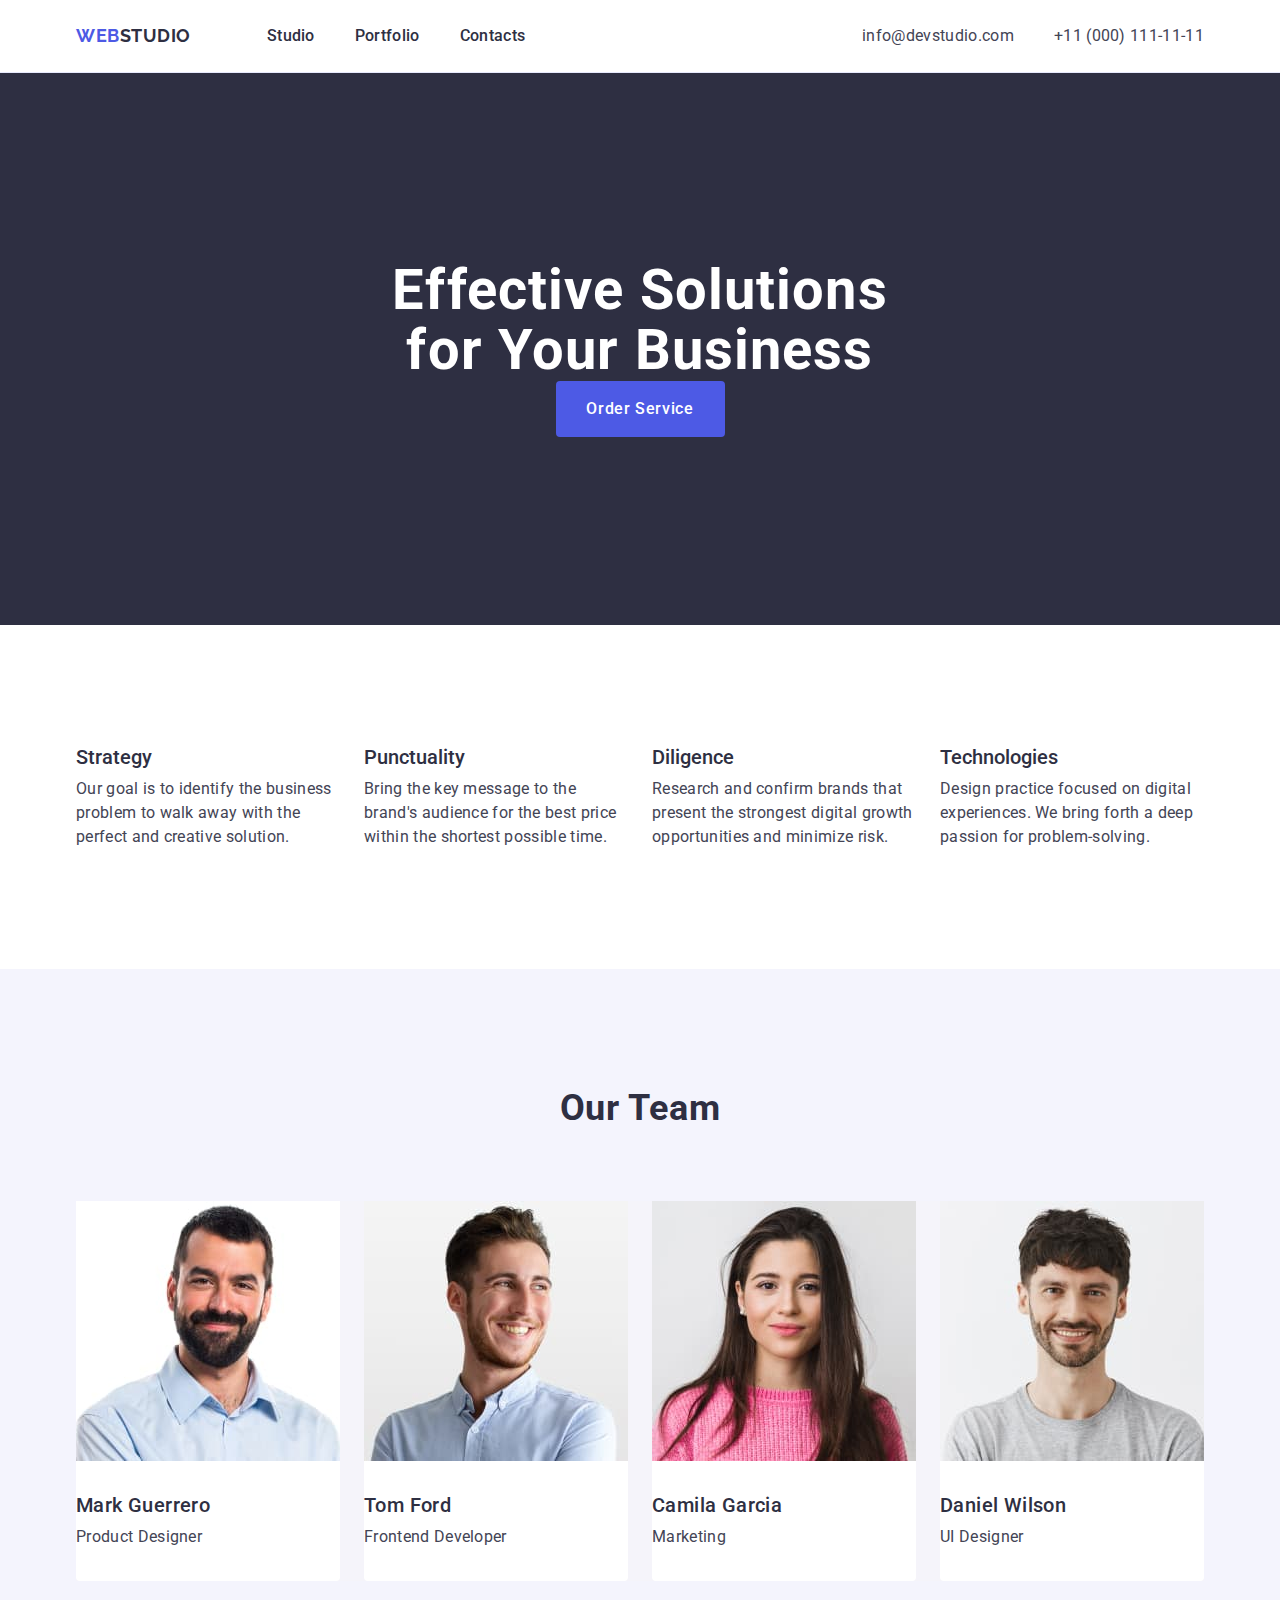
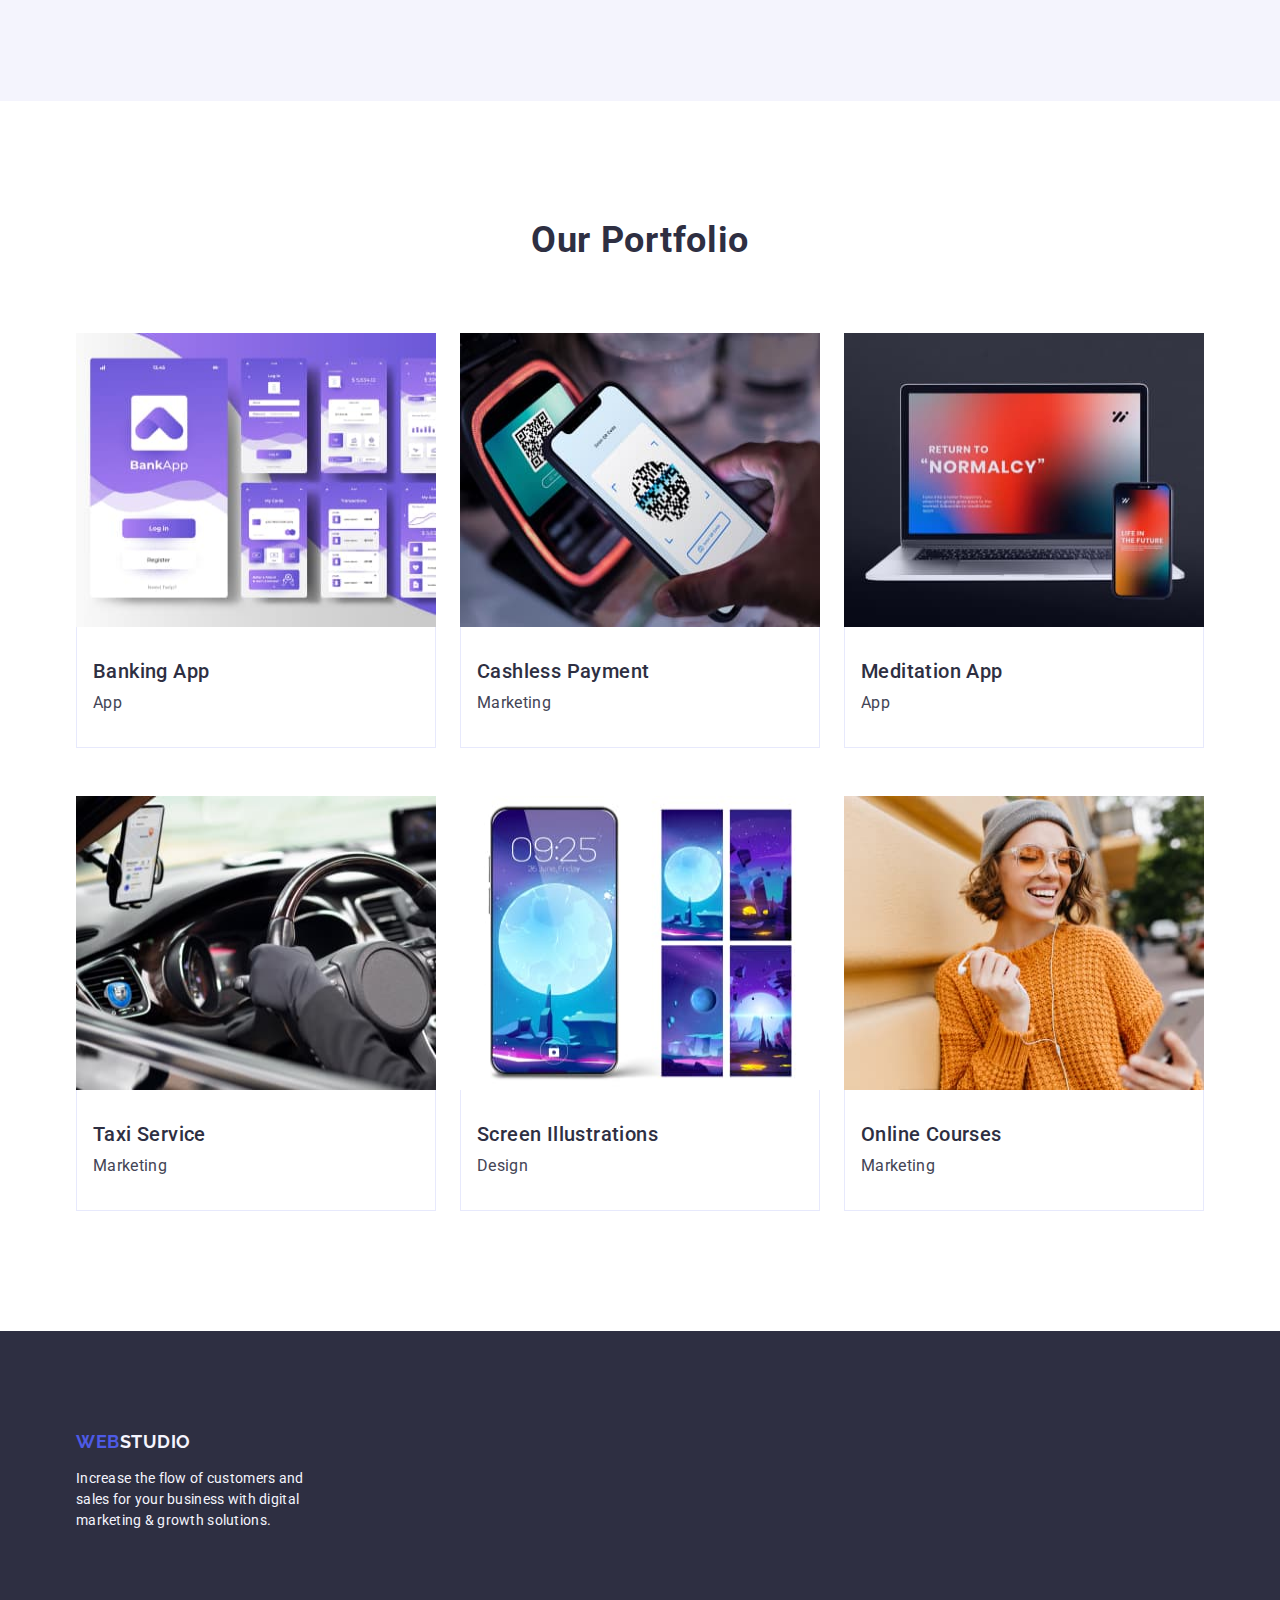
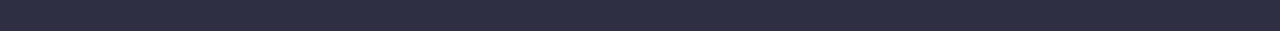
==== index.html @ 2439cb74 "Initial commit" ====
<!DOCTYPE html>
<html lang="en">
  <head>
    <meta charset="UTF-8" />
    <meta name="viewport" content="width=device-width, initial-scale=1.0" />
    <title>WebStudio</title>
    <link rel="preconnect" href="https://fonts.googleapis.com" />
    <link rel="preconnect" href="https://fonts.gstatic.com" crossorigin />
    <link
      href="https://fonts.googleapis.com/css2?family=Raleway:wght@700&family=Roboto:wght@400;500;700;900&display=swap"
      rel="stylesheet"
    />
    <link
      rel="stylesheet"
      href="https://cdnjs.cloudflare.com/ajax/libs/modern-normalize/2.0.0/modern-normalize.min.css"
    />
    <link rel="stylesheet" href="./css/styles.css" />
  </head>
  <body>
    <header class="header-hero">
      <div class="container">
        <nav class="header-nav">
          <a class="header-logo" href="./index.html"
            >Web<span class="accent">Studio</span></a
          >
          <ul class="main">
            <li><a class="header-link" href="./index.html">Studio</a></li>
            <li><a class="header-link" href="">Portfolio</a></li>
            <li><a class="header-link" href="">Contacts</a></li>
          </ul>
        </nav>
        <address class="header-address">
          <ul class="header-address-list">
            <li>
              <a class="contacts-link" href="mailto:info@devstudio.com"
                >info@devstudio.com</a
              >
            </li>
            <li>
              <a class="contacts-link" href="tel:+110001111111"
                >+11 (000) 111-11-11</a
              >
            </li>
          </ul>
        </address>
      </div>
    </header>
    <main>
      <section class="hero-section">
        <div class="container">
          <h1 class="hero-title">Effective Solutions for Your Business</h1>
          <button class="hero-button" type="button">Order Service</button>
        </div>
      </section>
      <section class="hidden-section">
        <div class="container">
          <h2 class="visually-hidden">Our achievements</h2>
          <ul class="hidden-section-list">
            <li class="list">
              <h3 class="benefit-title">Strategy</h3>
              <p class="benefit-text">
                Our goal is to identify the business problem to walk away with
                the perfect and creative solution.
              </p>
            </li>
            <li class="list">
              <h3 class="benefit-title">Punctuality</h3>
              <p class="benefit-text">
                Bring the key message to the brand's audience for the best price
                within the shortest possible time.
              </p>
            </li>
            <li class="list">
              <h3 class="benefit-title">Diligence</h3>
              <p class="benefit-text">
                Research and confirm brands that present the strongest digital
                growth opportunities and minimize risk.
              </p>
            </li>
            <li class="list">
              <h3 class="benefit-title">Technologies</h3>
              <p class="benefit-text">
                Design practice focused on digital experiences. We bring forth a
                deep passion for problem-solving.
              </p>
            </li>
          </ul>
        </div>
      </section>
      <section class="section-team">
        <div class="container">
          <h2 class="section-title">Our Team</h2>
          <ul class="person-title">
            <li class="product-designer">
              <img
                src="./images/MarkGuerrero.jpg"
                alt="Mark Guerrero"
                width="264"
                height="260"
              />
              <div class="person-div">
                <h3 class="person-name">Mark Guerrero</h3>
                <p class="person-job">Product Designer</p>
              </div>
            </li>
            <li class="product-designer">
              <img
                src="./images/TomFord.jpg"
                alt="Tom Ford"
                width="264"
                height="260"
              />
              <div class="person-div">
                <h3 class="person-name">Tom Ford</h3>
                <p class="person-job">Frontend Developer</p>
              </div>
            </li>
            <li class="product-designer">
              <img
                src="./images/CamilaGarcia.jpg"
                alt="Camila Garcia"
                width="264"
                height="260"
              />
              <div class="person-div">
                <h3 class="person-name">Camila Garcia</h3>
                <p class="person-job">Marketing</p>
              </div>
            </li>
            <li class="product-designer">
              <img
                src="./images/DanielWilson.jpg"
                alt="Daniel Wilson"
                width="264"
                height="260"
              />
              <div class="person-div">
                <h3 class="person-name">Daniel Wilson</h3>
                <p class="person-job">UI Designer</p>
              </div>
            </li>
          </ul>
        </div>
      </section>
      <section class="section-portfolio">
        <div class="container">
          <h2 class="section-title">Our Portfolio</h2>
          <ul class="portfolio-list">
            <li class="section-list">
              <img
                src="./images/BankingApp.jpg"
                alt="Banking App"
                width="360"
                height="294"
              />
              <div class="person-list">
                <h3 class="person-name">Banking App</h3>
                <p class="person-job">App</p>
              </div>
            </li>
            <li class="section-list">
              <img
                src="./images/CashlessPayment.jpg"
                alt="Cashless Payment"
                width="360"
                height="294"
              />
              <div class="person-list">
                <h3 class="person-name">Cashless Payment</h3>
                <p class="person-job">Marketing</p>
              </div>
            </li>
            <li class="section-list">
              <img
                src="./images/MeditationApp.jpg"
                alt="Meditation App"
                width="360"
                height="294"
              />
              <div class="person-list">
                <h3 class="person-name">Meditation App</h3>
                <p class="person-job">App</p>
              </div>
            </li>
            <li class="section-list">
              <img
                src="./images/TaxiService.jpg"
                alt="Taxi Service"
                width="360"
                height="294"
              />
              <div class="person-list">
                <h3 class="person-name">Taxi Service</h3>
                <p class="person-job">Marketing</p>
              </div>
            </li>
            <li class="section-list">
              <img
                src="./images/ScreenIllustrations.jpg"
                alt="Screen Illustrations"
                width="360"
                height="294"
              />
              <div class="person-list">
                <h3 class="person-name">Screen Illustrations</h3>
                <p class="person-job">Design</p>
              </div>
            </li>
            <li class="section-list">
              <img
                src="./images/OnlineCourses.jpg"
                alt="Online Courses"
                width="360"
                height="294"
              />
              <div class="person-list">
                <h3 class="person-name">Online Courses</h3>
                <p class="person-job">Marketing</p>
              </div>
            </li>
          </ul>
        </div>
      </section>
    </main>
    <footer class="footer">
      <div class="container">
        <a class="footer-logo" href="./index.html"
          >Web<span class="accent">Studio</span></a
        >
        <p class="footer-paragraf">
          Increase the flow of customers and sales for your business with
          digital marketing & growth solutions.
        </p>
      </div>
    </footer>
  </body>
</html>
---- css/styles.css ----
:root {
  --color-primary: #212121;
  --color-brend: #2196f3;
  --color-secondary: #757575;
  --color-light: #ffffff;
  --color-bg-dark: #2f303a;
  --color-logo: #000000;
}

header {
  box-shadow: 0px 2px 1px rgba(46, 47, 66, 0.08),
    0px 1px 1px rgba(46, 47, 66, 0.16), 0px 1px 6px rgba(46, 47, 66, 0.08);
}

body {
  font-family: "Roboto", sans-serif;
  font-size: 14px;
  font-weight: 400;
  color: #434455;
  background-color: #ffffff;
}

ul {
  list-style-type: none;
  margin: 0;
  padding-left: 0;
}

a {
  text-decoration: none;
}

img {
  display: block;
}

h1,
h2,
h3,
h4,
h5,
h6 {
  margin: 0;
}

p {
  margin: 0;
}

.container {
  width: 1158px;
  margin: 0 auto;
  padding-left: 15px;
  padding-right: 15px;
}

/* Header */

.header-hero {
  border-bottom: 1px solid #e7e9fc;
}

.header-hero .container {
  display: flex;
  padding: 0 15px;
  align-items: center;
}

.header-nav {
  display: flex;
  align-items: center;
  margin-right: auto;
}

.main {
  display: flex;
  gap: 40px;
}

.header-address-list {
  display: flex;
  gap: 40px;
  margin: 0;
}

.header-logo {
  font-family: "Raleway", sans-serif;
  font-weight: 700;
  font-size: 18px;
  line-height: 1.17;
  letter-spacing: 0.03em;
  text-transform: uppercase;
  color: #4d5ae5;
  margin-right: 76px;
}

.header-logo .accent {
  color: #2e2f42;
}

.header-link {
  font-size: 16px;
  font-weight: 500;
  line-height: 1.5;
  letter-spacing: 0.02em;
  padding: 24px 0;
  color: #2e2f42;
  display: block;
}

.header-address {
  font-style: normal;
}

.header-link:hover,
.contacts-link:hover,
.footer-link:hover {
  color: #404bbf;
}

.header-link:focus {
  color: #404bbf;
}

.footer-link:focus,
.contacts-link:focus {
  color: #404bbf;
}

.hero-cursor {
  cursor: pointer;
}

.hero-button-portfolio:hover {
  color: var(--color-light);
  background-color: var(--color-brend);
}

.hero-button-portfolio:focus {
  color: var(--color-light);
  background-color: var(--color-brend);
}

.hero-button:hover {
  background-color: #404bbf;
}

.hero-button:focus {
  background-color: #404bbf;
}

/* Contacts */

.contacts-link {
  font-size: 16px;
  line-height: 1.17;
  line-height: 1.5;
  letter-spacing: 0.02em;
  color: #434455;
}

.contacts-link:hover {
  color: #404bbf;
}

/* Hero section */

.hero-section {
  background-color: #2e2f42;
  max-width: 1440px;
  background-repeat: no-repeat;
  background-position: center;
  background-size: cover;
  padding: 188px 0;
}

.hero-title {
  font-size: 56px;
  line-height: 1.07;
  letter-spacing: 0.02em;
  max-width: 496px;
  color: var(--color-light);
  text-align: center;
  margin-bottom: auto;
  margin-left: auto;
  margin-right: auto;
}

.hero-button {
  font-family: "Roboto", sans-serif;
  font-weight: 500;
  font-size: 16px;
  line-height: 1.5;
  letter-spacing: 0.04em;
  min-width: 169px;
  height: 56px;
  display: block;
  margin-bottom: auto;
  margin-left: auto;
  margin-right: auto;
  border-radius: 4px;
  color: var(--color-light);
  border: none;
  background-color: #4d5ae5;
  text-align: center;
  cursor: pointer;
}

.hero-button-portfolio {
  font-weight: 700;
  font-size: 16px;
  line-height: 1.875;
  color: #212121;
  border: none;
  background-color: #f5f4fa;
  text-align: center;
  cursor: pointer;
}

.section-title {
  color: #2e2f42;
  font-weight: 700;
  font-size: 36px;
  line-height: 1.11;
  letter-spacing: 0.02em;
  margin-bottom: 72px;
  text-transform: capitalize;
  text-align: center;
}

.section-portfolio {
  padding-top: 120px;
  padding-bottom: 120px;
}

.hidden-section {
  padding: 120px 0;
  color: #2e2f42;
}

.visually-hidden {
  position: absolute;
  width: 1px;
  height: 1px;
  margin: -1px;
  border: 0;
  padding: 0;
  white-space: nowrap;
  clip-path: inset(100%);
  clip: rect(0 0 0 0);
  overflow: hidden;
}

.hidden-section-list {
  display: flex;
  gap: 24px;
}

.list {
  flex-basis: calc((100% - 3 * 24px) / 4);
}

.section-list {
  background-color: #ffffff;
  width: calc((100% - 48px) / 3);
}

.section-team {
  background-color: #f4f4fd;
  padding-top: 120px;
  padding-bottom: 120px;
}

.product-designer {
  background-color: #ffffff;
  border-radius: 0px 0px 4px 4px;
  width: calc((100% - 3 * 24px) / 4);
}

/* Benefit section */

.benefit-title {
  font-weight: 500;
  font-size: 20px;
  margin-bottom: 8px;
  line-height: 1.2;
}

.benefit-text {
  font-size: 16px;
  line-height: 1.5;
  letter-spacing: 0.02em;
  color: #434455;
}

/* Team section */

.person-name {
  color: #2e2f42;
  font-weight: 500;
  font-size: 20px;
  margin-bottom: 8px;
  border-bottom-left-radius: 4px;
  border-radius: 0px 0px 4px 4px;
  line-height: 1.2;
  letter-spacing: 0.02em;
}

.person-div {
  padding: 32px 0;
}

.person-job {
  font-size: 16px;
  line-height: 1.5;
  letter-spacing: 0.02em;
  color: #434455;
}

.person-title {
  background-color: #f5f4fa;
  display: flex;
  gap: 24px;
}

.person-list {
  padding: 32px 16px;
  border: 1px solid #e7e9fc;
  border-top: none;
}

.portfolio-list {
  display: flex;
  flex-wrap: wrap;
  column-gap: 24px;
  row-gap: 48px;
}

/* Footer section */

.footer {
  background-color: #2e2f42;
  text-decoration: none;
  padding: 100px 0;
}

.footer-logo {
  font-family: "Raleway", sans-serif;
  font-weight: 700;
  font-size: 18px;
  line-height: 1.17;
  letter-spacing: 0.03em;
  margin-bottom: 16px;
  text-transform: uppercase;
  color: #4d5ae5;
  display: inline-block;
}

.footer-logo .accent {
  color: #f4f4fd;
}

.addresa-link {
  color: var(--color-light);
}

.footer-link {
  color: #fff9;
}

.footer-address {
  font-style: normal;
}

.footer-paragraf {
  line-height: 1.5;
  letter-spacing: 0.02em;
  max-width: 264px;
  color: #f4f4fd;
}
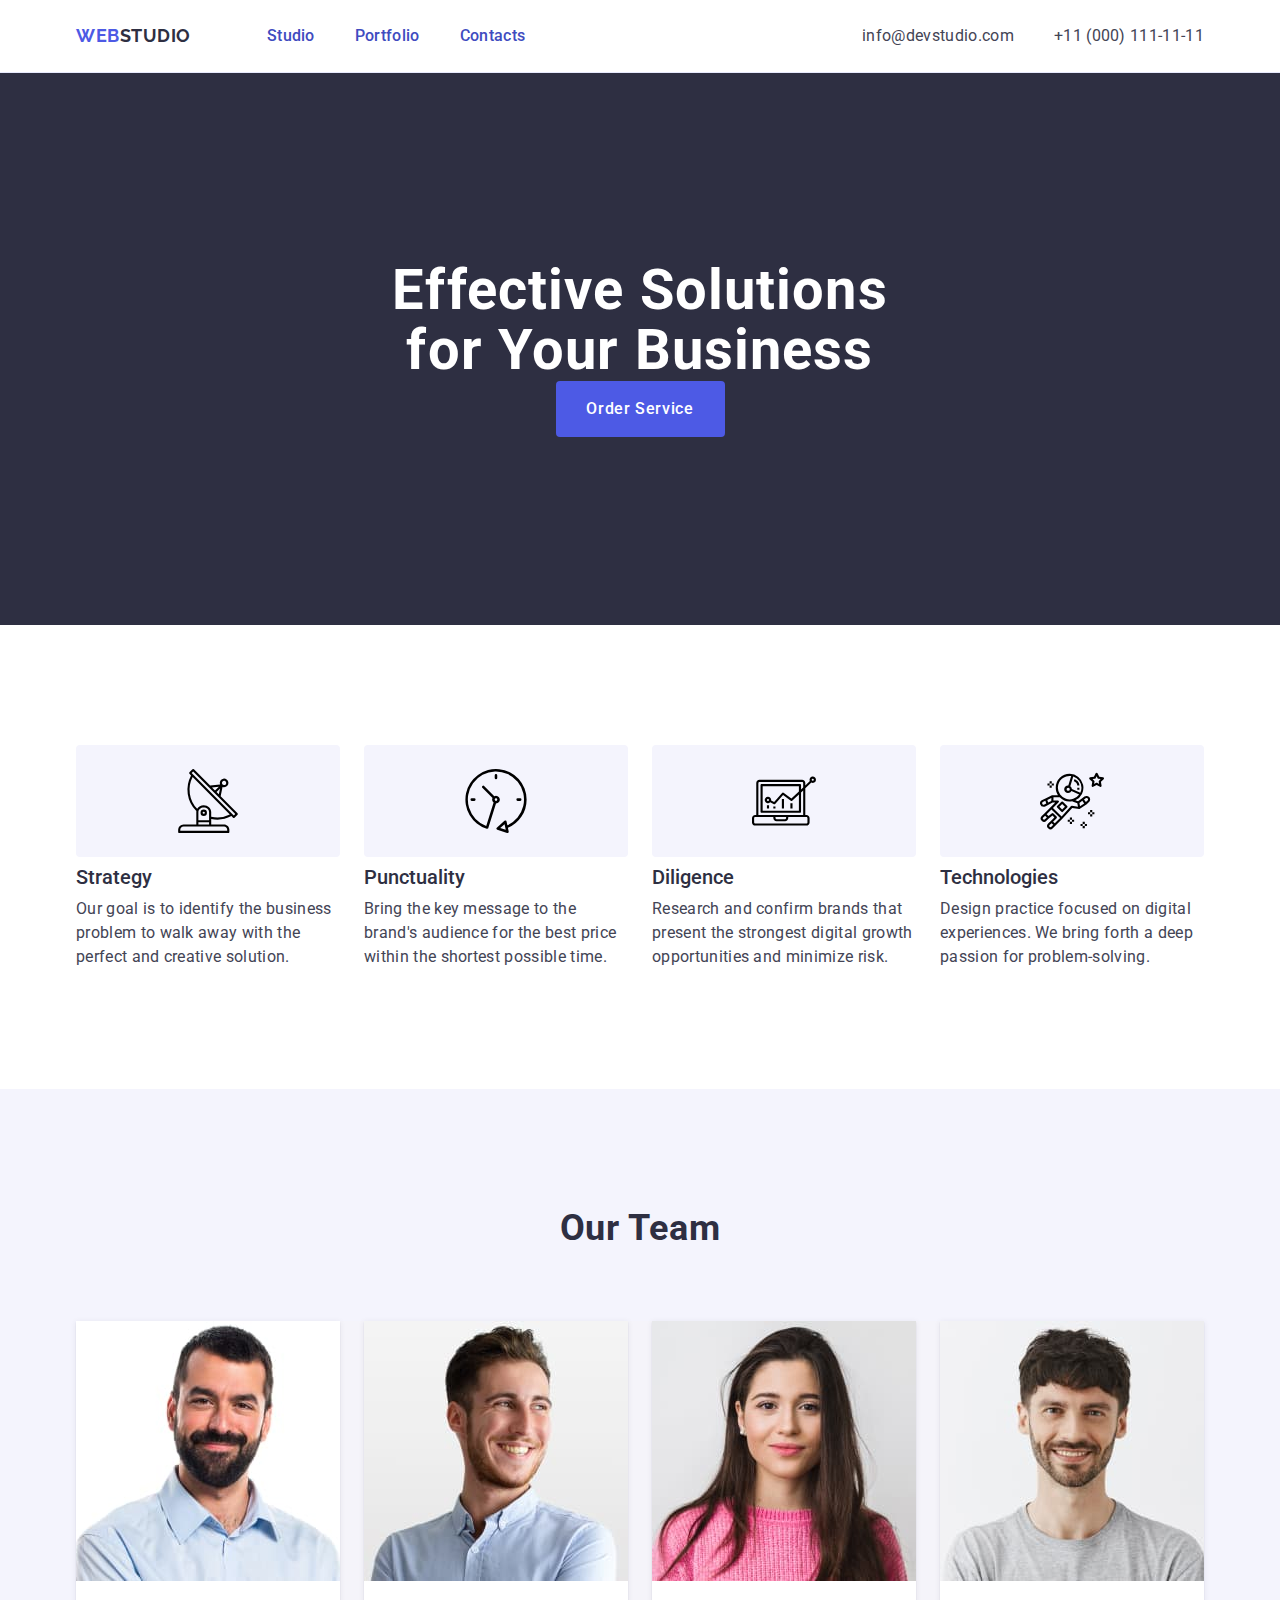
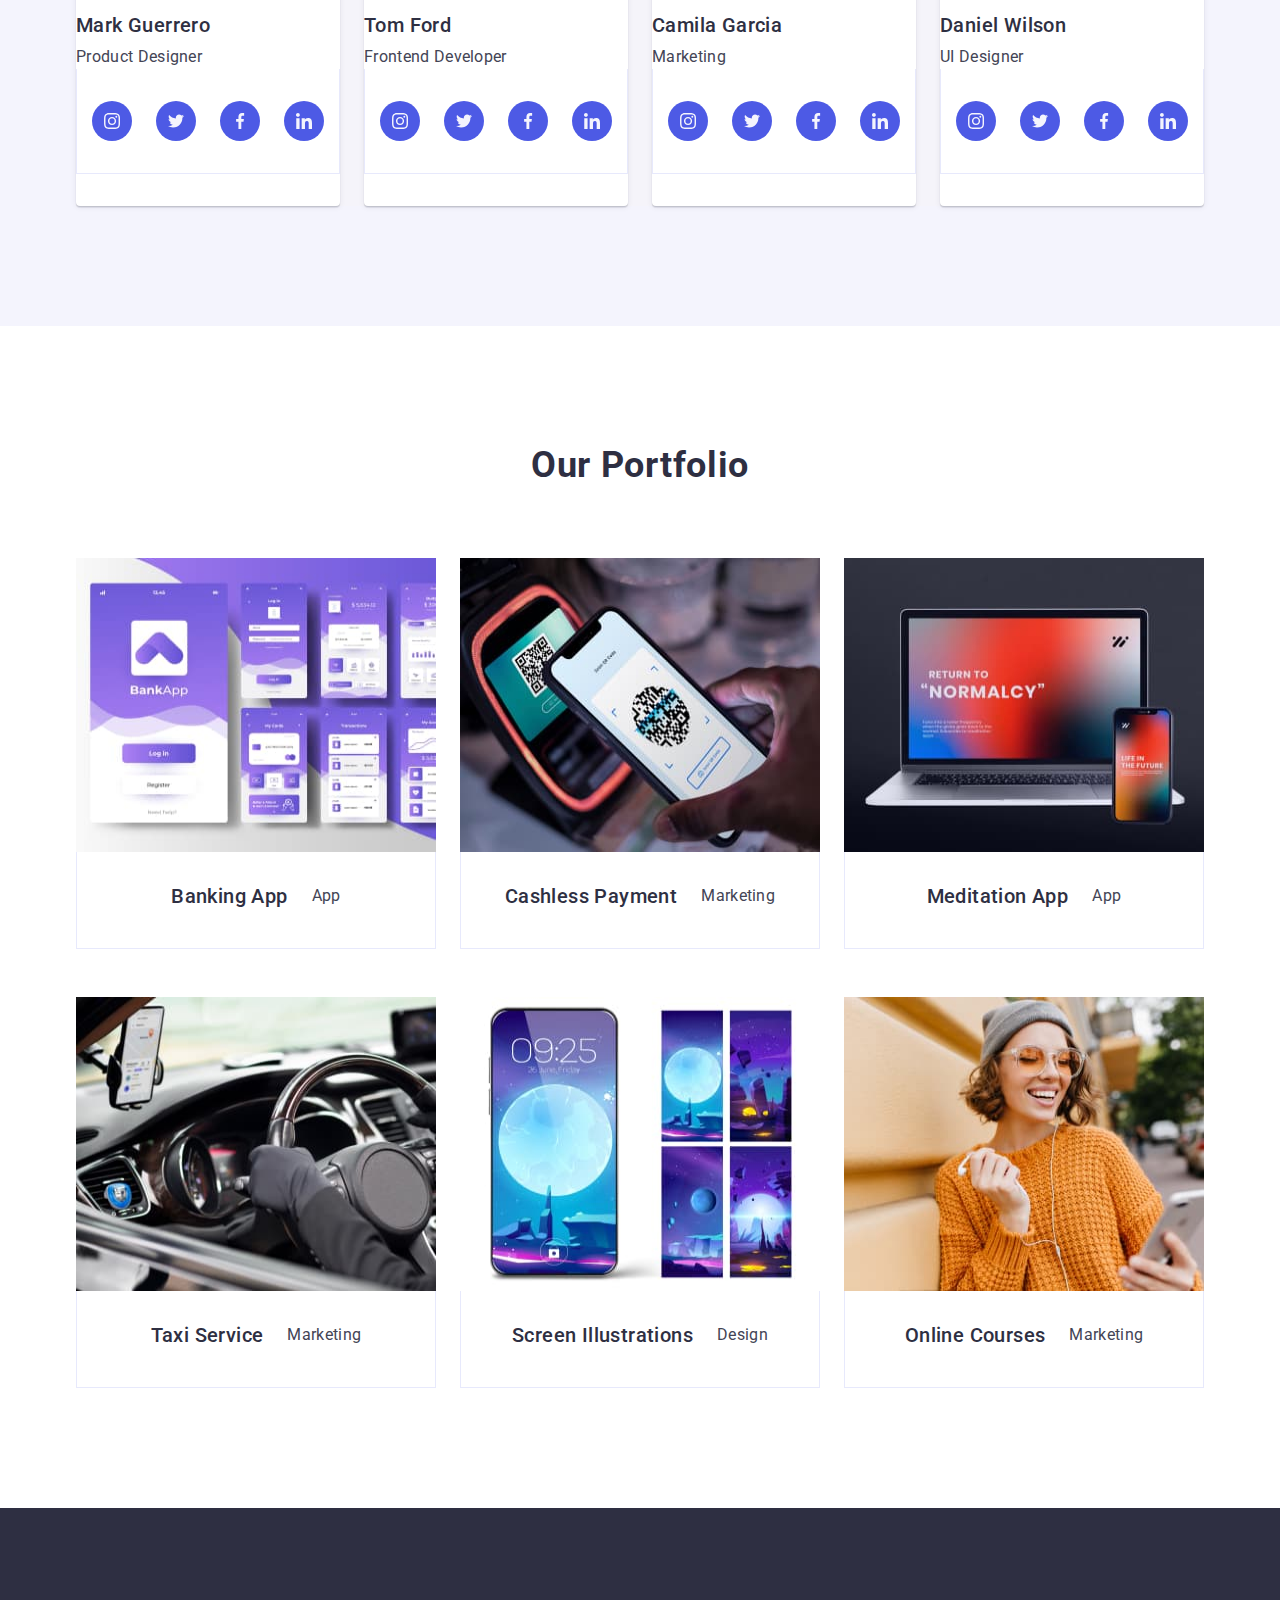
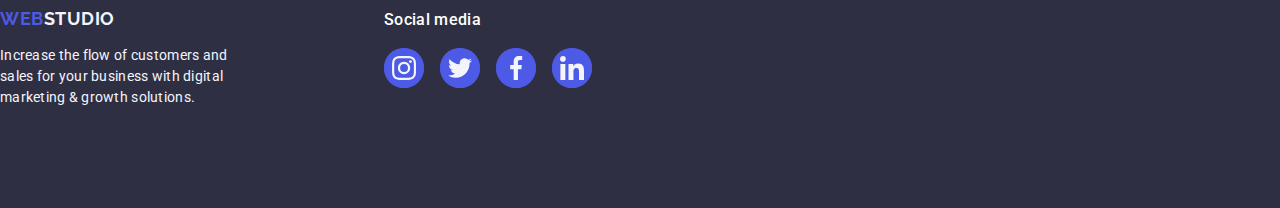
==== commit c2dc2075: "add finished DZ 4" ====
--- a/index.html
+++ b/index.html
@@ -57,6 +57,11 @@
           <h2 class="visually-hidden">Our achievements</h2>
           <ul class="hidden-section-list">
             <li class="list">
+              <div class="hidden-icon">
+                <svg width="64" height="64">
+                  <use href="./images/icons.svg#icon-antenna"></use>
+                </svg>
+              </div>
               <h3 class="benefit-title">Strategy</h3>
               <p class="benefit-text">
                 Our goal is to identify the business problem to walk away with
@@ -64,6 +69,11 @@
               </p>
             </li>
             <li class="list">
+              <div class="hidden-icon">
+                <svg width="64" height="64">
+                  <use href="./images/icons.svg#icon-clock"></use>
+                </svg>
+              </div>
               <h3 class="benefit-title">Punctuality</h3>
               <p class="benefit-text">
                 Bring the key message to the brand's audience for the best price
@@ -71,6 +81,11 @@
               </p>
             </li>
             <li class="list">
+              <div class="hidden-icon">
+                <svg width="64" height="64">
+                  <use href="./images/icons.svg#icon-diagram"></use>
+                </svg>
+              </div>
               <h3 class="benefit-title">Diligence</h3>
               <p class="benefit-text">
                 Research and confirm brands that present the strongest digital
@@ -78,6 +93,11 @@
               </p>
             </li>
             <li class="list">
+              <div class="hidden-icon">
+                <svg width="64" height="64">
+                  <use href="./images/icons.svg#icon-astronaut"></use>
+                </svg>
+              </div>
               <h3 class="benefit-title">Technologies</h3>
               <p class="benefit-text">
                 Design practice focused on digital experiences. We bring forth a
@@ -101,6 +121,36 @@
               <div class="person-div">
                 <h3 class="person-name">Mark Guerrero</h3>
                 <p class="person-job">Product Designer</p>
+                <ul class="person-list">
+                  <li class="social-list">
+                    <a class="social" href="https://www.instagram.com/">
+                      <svg class="icon" width="16" height="16">
+                        <use href="./images/icon.svg#icon-instagram-2"></use>
+                      </svg>
+                    </a>
+                  </li>
+                  <li class="social-list">
+                    <a class="social" href="https://twitter.com/?lang=ru">
+                      <svg class="icon" width="16" height="16">
+                        <use href="./images/icon.svg#icon-twitter-1"></use>
+                      </svg>
+                    </a>
+                  </li>
+                  <li class="social-list">
+                    <a class="social" href="https://uk-ua.facebook.com/">
+                      <svg class="icon" width="16" height="16">
+                        <use href="./images/icon.svg#icon-facebook-1"></use>
+                      </svg>
+                    </a>
+                  </li>
+                  <li class="social-list">
+                    <a class="social" href="https://ua.linkedin.com/">
+                      <svg class="icon" width="16" height="16">
+                        <use href="./images/icon.svg#icon-linkedin-1"></use>
+                      </svg>
+                    </a>
+                  </li>
+                </ul>
               </div>
             </li>
             <li class="product-designer">
@@ -113,6 +163,36 @@
               <div class="person-div">
                 <h3 class="person-name">Tom Ford</h3>
                 <p class="person-job">Frontend Developer</p>
+                <ul class="person-list">
+                  <li class="social-list">
+                    <a class="social" href="https://www.instagram.com/">
+                      <svg class="icon" width="16" height="16">
+                        <use href="./images/icon.svg#icon-instagram-2"></use>
+                      </svg>
+                    </a>
+                  </li>
+                  <li class="social-list">
+                    <a class="social" href="https://twitter.com/?lang=ru">
+                      <svg class="icon" width="16" height="16">
+                        <use href="./images/icon.svg#icon-twitter-1"></use>
+                      </svg>
+                    </a>
+                  </li>
+                  <li class="social-list">
+                    <a class="social" href="https://uk-ua.facebook.com/">
+                      <svg class="icon" width="16" height="16">
+                        <use href="./images/icon.svg#icon-facebook-1"></use>
+                      </svg>
+                    </a>
+                  </li>
+                  <li class="social-list">
+                    <a class="social" href="https://ua.linkedin.com/">
+                      <svg class="icon" width="16" height="16">
+                        <use href="./images/icon.svg#icon-linkedin-1"></use>
+                      </svg>
+                    </a>
+                  </li>
+                </ul>
               </div>
             </li>
             <li class="product-designer">
@@ -125,6 +205,36 @@
               <div class="person-div">
                 <h3 class="person-name">Camila Garcia</h3>
                 <p class="person-job">Marketing</p>
+                <ul class="person-list">
+                  <li class="social-list">
+                    <a class="social" href="https://www.instagram.com/">
+                      <svg class="icon" width="16" height="16">
+                        <use href="./images/icon.svg#icon-instagram-2"></use>
+                      </svg>
+                    </a>
+                  </li>
+                  <li class="social-list">
+                    <a class="social" href="https://twitter.com/?lang=ru">
+                      <svg class="icon" width="16" height="16">
+                        <use href="./images/icon.svg#icon-twitter-1"></use>
+                      </svg>
+                    </a>
+                  </li>
+                  <li class="social-list">
+                    <a class="social" href="https://uk-ua.facebook.com/">
+                      <svg class="icon" width="16" height="16">
+                        <use href="./images/icon.svg#icon-facebook-1"></use>
+                      </svg>
+                    </a>
+                  </li>
+                  <li class="social-list">
+                    <a class="social" href="https://ua.linkedin.com/">
+                      <svg class="icon" width="16" height="16">
+                        <use href="./images/icon.svg#icon-linkedin-1"></use>
+                      </svg>
+                    </a>
+                  </li>
+                </ul>
               </div>
             </li>
             <li class="product-designer">
@@ -137,6 +247,36 @@
               <div class="person-div">
                 <h3 class="person-name">Daniel Wilson</h3>
                 <p class="person-job">UI Designer</p>
+                <ul class="person-list">
+                  <li class="social-list">
+                    <a class="social" href="https://www.instagram.com/">
+                      <svg class="icon" width="16" height="16">
+                        <use href="./images/icon.svg#icon-instagram-2"></use>
+                      </svg>
+                    </a>
+                  </li>
+                  <li class="social-list">
+                    <a class="social" href="https://twitter.com/?lang=ru">
+                      <svg class="icon" width="16" height="16">
+                        <use href="./images/icon.svg#icon-twitter-1"></use>
+                      </svg>
+                    </a>
+                  </li>
+                  <li class="social-list">
+                    <a class="social" href="https://uk-ua.facebook.com/">
+                      <svg class="icon" width="16" height="16">
+                        <use href="./images/icon.svg#icon-facebook-1"></use>
+                      </svg>
+                    </a>
+                  </li>
+                  <li class="social-list">
+                    <a class="social" href="https://ua.linkedin.com/">
+                      <svg class="icon" width="16" height="16">
+                        <use href="./images/icon.svg#icon-linkedin-1"></use>
+                      </svg>
+                    </a>
+                  </li>
+                </ul>
               </div>
             </li>
           </ul>
@@ -147,72 +287,114 @@
           <h2 class="section-title">Our Portfolio</h2>
           <ul class="portfolio-list">
             <li class="section-list">
-              <img
-                src="./images/BankingApp.jpg"
-                alt="Banking App"
-                width="360"
-                height="294"
-              />
+              <div class="portfolio-icon">
+                <img
+                  src="./images/BankingApp.jpg"
+                  alt="Banking App"
+                  width="360"
+                  height="294"
+                />
+                <p class="portfolio-text">
+                  14 Stylish and User-Friendly App Design Concepts · Task
+                  Manager App · Calorie Tracker App · Exotic Fruit Ecommerce App
+                  · Cloud Storage App
+                </p>
+              </div>
               <div class="person-list">
                 <h3 class="person-name">Banking App</h3>
                 <p class="person-job">App</p>
               </div>
             </li>
             <li class="section-list">
-              <img
-                src="./images/CashlessPayment.jpg"
-                alt="Cashless Payment"
-                width="360"
-                height="294"
-              />
+              <div class="portfolio-icon">
+                <img
+                  src="./images/CashlessPayment.jpg"
+                  alt="Cashless Payment"
+                  width="360"
+                  height="294"
+                />
+                <p class="portfolio-text">
+                  14 Stylish and User-Friendly App Design Concepts · Task
+                  Manager App · Calorie Tracker App · Exotic Fruit Ecommerce App
+                  · Cloud Storage App
+                </p>
+              </div>
               <div class="person-list">
                 <h3 class="person-name">Cashless Payment</h3>
                 <p class="person-job">Marketing</p>
               </div>
             </li>
             <li class="section-list">
-              <img
-                src="./images/MeditationApp.jpg"
-                alt="Meditation App"
-                width="360"
-                height="294"
-              />
+              <div class="portfolio-icon">
+                <img
+                  src="./images/MeditationApp.jpg"
+                  alt="Meditation App"
+                  width="360"
+                  height="294"
+                />
+                <p class="portfolio-text">
+                  14 Stylish and User-Friendly App Design Concepts · Task
+                  Manager App · Calorie Tracker App · Exotic Fruit Ecommerce App
+                  · Cloud Storage App
+                </p>
+              </div>
               <div class="person-list">
                 <h3 class="person-name">Meditation App</h3>
                 <p class="person-job">App</p>
               </div>
             </li>
             <li class="section-list">
-              <img
-                src="./images/TaxiService.jpg"
-                alt="Taxi Service"
-                width="360"
-                height="294"
-              />
+              <div class="portfolio-icon">
+                <img
+                  src="./images/TaxiService.jpg"
+                  alt="Taxi Service"
+                  width="360"
+                  height="294"
+                />
+                <p class="portfolio-text">
+                  14 Stylish and User-Friendly App Design Concepts · Task
+                  Manager App · Calorie Tracker App · Exotic Fruit Ecommerce App
+                  · Cloud Storage App
+                </p>
+              </div>
               <div class="person-list">
                 <h3 class="person-name">Taxi Service</h3>
                 <p class="person-job">Marketing</p>
               </div>
             </li>
             <li class="section-list">
-              <img
-                src="./images/ScreenIllustrations.jpg"
-                alt="Screen Illustrations"
-                width="360"
-                height="294"
-              />
+              <div class="portfolio-icon">
+                <img
+                  src="./images/ScreenIllustrations.jpg"
+                  alt="Screen Illustrations"
+                  width="360"
+                  height="294"
+                />
+                <p class="portfolio-text">
+                  14 Stylish and User-Friendly App Design Concepts · Task
+                  Manager App · Calorie Tracker App · Exotic Fruit Ecommerce App
+                  · Cloud Storage App
+                </p>
+              </div>
               <div class="person-list">
                 <h3 class="person-name">Screen Illustrations</h3>
                 <p class="person-job">Design</p>
               </div>
             </li>
             <li class="section-list">
-              <img
-                src="./images/OnlineCourses.jpg"
-                alt="Online Courses"
-                width="360"
-                height="294"
-              />
+              <div class="portfolio-icon">
+                <img
+                  src="./images/OnlineCourses.jpg"
+                  alt="Online Courses"
+                  width="360"
+                  height="294"
+                />
+                <p class="portfolio-text">
+                  14 Stylish and User-Friendly App Design Concepts · Task
+                  Manager App · Calorie Tracker App · Exotic Fruit Ecommerce App
+                  · Cloud Storage App
+                </p>
+              </div>
               <div class="person-list">
                 <h3 class="person-name">Online Courses</h3>
                 <p class="person-job">Marketing</p>
@@ -223,14 +405,49 @@
       </section>
     </main>
     <footer class="footer">
-      <div class="container">
-        <a class="footer-logo" href="./index.html"
-          >Web<span class="accent">Studio</span></a
-        >
-        <p class="footer-paragraf">
-          Increase the flow of customers and sales for your business with
-          digital marketing & growth solutions.
-        </p>
+      <div class="footer-container">
+        <div class="footer-link">
+          <a class="footer-logo" href="./index.html"
+            >Web<span class="accent">Studio</span></a
+          >
+          <p class="footer-paragraf">
+            Increase the flow of customers and sales for your business with
+            digital marketing & growth solutions.
+          </p>
+        </div>
+        <div>
+          <p class="footer-address">Social media</p>
+          <ul class="footer-list">
+            <li class="footer-list-social">
+              <a class="footer-social" href="https://www.instagram.com/">
+                <svg class="icon" width="24" height="24">
+                  <use href="./images/icon.svg#icon-instagram-2"></use>
+                </svg>
+              </a>
+            </li>
+            <li class="footer-list-social">
+              <a class="footer-social" href="https://twitter.com/?lang=ru">
+                <svg class="icon" width="24" height="24">
+                  <use href="./images/icon.svg#icon-twitter-1"></use>
+                </svg>
+              </a>
+            </li>
+            <li class="footer-list-social">
+              <a class="footer-social" href="https://uk-ua.facebook.com/">
+                <svg class="icon" width="24" height="24">
+                  <use href="./images/icon.svg#icon-facebook-1"></use>
+                </svg>
+              </a>
+            </li>
+            <li class="footer-list-social">
+              <a class="footer-social" href="https://ua.linkedin.com/">
+                <svg class="icon" width="24" height="24">
+                  <use href="./images/icon.svg#icon-linkedin-1"></use>
+                </svg>
+              </a>
+            </li>
+          </ul>
+        </div>
       </div>
     </footer>
   </body>
--- a/css/styles.css
+++ b/css/styles.css
@@ -7,6 +7,22 @@
   --color-logo: #000000;
 }
 
+/* *,
+*::before,
+*::after {
+} */
+
+::after {
+  box-sizing: border-box;
+  content: "";
+  position: absolute;
+  left: 0;
+  bottom: -1px;
+  height: 4px;
+  background-color: #404bbf;
+  border-radius: 2px;
+}
+
 header {
   box-shadow: 0px 2px 1px rgba(46, 47, 66, 0.08),
     0px 1px 1px rgba(46, 47, 66, 0.16), 0px 1px 6px rgba(46, 47, 66, 0.08);
@@ -52,6 +68,7 @@
   margin: 0 auto;
   padding-left: 15px;
   padding-right: 15px;
+  align-items: baseline;
 }
 
 /* Header */
@@ -104,8 +121,10 @@
   line-height: 1.5;
   letter-spacing: 0.02em;
   padding: 24px 0;
-  color: #2e2f42;
   display: block;
+  position: relative;
+  color: #404bbf;
+  transition: color 250ms cubic-bezier(0.4, 0, 0.2, 1);
 }
 
 .header-address {
@@ -157,6 +176,7 @@
   line-height: 1.5;
   letter-spacing: 0.02em;
   color: #434455;
+  transition: color 250ms cubic-bezier(0.4, 0, 0.2, 1);
 }
 
 .contacts-link:hover {
@@ -172,6 +192,14 @@
   background-position: center;
   background-size: cover;
   padding: 188px 0;
+  background-image: linear-gradient(
+      rgba(46, 47, 66, 0.7),
+      rgba(46, 47, 66, 0.7)
+    ),
+    url(../images/img-name.jpeg);
+  background-repeat: no-repeat;
+  background-position: center;
+  background-size: cover;
 }
 
 .hero-title {
@@ -204,6 +232,7 @@
   background-color: #4d5ae5;
   text-align: center;
   cursor: pointer;
+  transition: background-color 250ms cubic-bezier(0.4, 0, 0.2, 1);
 }
 
 .hero-button-portfolio {
@@ -260,9 +289,14 @@
   flex-basis: calc((100% - 3 * 24px) / 4);
 }
 
-.section-list {
-  background-color: #ffffff;
-  width: calc((100% - 48px) / 3);
+.hidden-icon {
+  display: flex;
+  align-items: center;
+  justify-content: center;
+  height: 112px;
+  background-color: #f4f4fd;
+  border-radius: 4px;
+  margin-bottom: 8px;
 }
 
 .section-team {
@@ -275,6 +309,8 @@
   background-color: #ffffff;
   border-radius: 0px 0px 4px 4px;
   width: calc((100% - 3 * 24px) / 4);
+  box-shadow: 0px 1px 6px rgba(46, 47, 66, 0.08),
+    0px 1px 1px rgba(46, 47, 66, 0.16), 0px 2px 1px rgba(46, 47, 66, 0.08);
 }
 
 /* Benefit section */
@@ -310,6 +346,37 @@
   padding: 32px 0;
 }
 
+.person-list {
+  display: flex;
+  justify-content: center;
+  gap: 24px;
+}
+
+.social-list .social {
+  width: 40px;
+  height: 40px;
+}
+
+.social {
+  width: 100%;
+  height: 100%;
+  background-color: #4d5ae5;
+  border-radius: 50%;
+  display: flex;
+  align-items: center;
+  justify-content: center;
+  transition: background-color 250ms cubic-bezier(0.4, 0, 0.2, 1);
+}
+
+.social:hover,
+:focus {
+  background-color: #404bbf;
+}
+
+.icon {
+  fill: #f4f4fd;
+}
+
 .person-job {
   font-size: 16px;
   line-height: 1.5;
@@ -334,6 +401,44 @@
   flex-wrap: wrap;
   column-gap: 24px;
   row-gap: 48px;
+}
+
+.section-list {
+  background-color: #ffffff;
+  width: calc((100% - 48px) / 3);
+}
+
+.portfolio-list .section-list {
+  transition: box-shadow 250ms cubic-bezier(0.4, 0, 0.2, 1);
+}
+
+.section-list:hover {
+  box-shadow: 1px 6px rgba(46, 47, 66, 0.08), 0px 1px 1px rgba(46, 47, 66, 0.16),
+    0px 2px 1px rgba(46, 47, 66, 0.08);
+}
+
+.section-list:hover .portfolio-text {
+  transform: translateY(0%);
+}
+
+.portfolio-icon {
+  position: relative;
+  overflow: hidden;
+}
+
+.portfolio-text {
+  position: absolute;
+  top: 0;
+  font-size: 16px;
+  line-height: 1.5;
+  letter-spacing: 0.02em;
+  color: #f4f4fd;
+  padding: 40px 32px;
+  background-color: #4d5ae5;
+  height: 100%;
+  width: 100%;
+  transform: translateY(100%);
+  transition: transform 250ms cubic-bezier(0.4, 0, 0.2, 1);
 }
 
 /* Footer section */
@@ -356,20 +461,62 @@
   display: inline-block;
 }
 
+.footer-container {
+  display: flex;
+  margin-right: 120px;
+  align-items: baseline;
+}
+
 .footer-logo .accent {
   color: #f4f4fd;
 }
 
-.addresa-link {
-  color: var(--color-light);
-}
-
 .footer-link {
-  color: #fff9;
+  margin-right: 120px;
 }
 
 .footer-address {
-  font-style: normal;
+  font-weight: 500;
+  font-size: 16px;
+  line-height: 1.5;
+  letter-spacing: 0.02em;
+  color: #ffffff;
+  margin-bottom: 16px;
+}
+
+.footer-list {
+  display: flex;
+  gap: 16px;
+}
+
+.footer-list > li {
+  width: 40px;
+  height: 40px;
+}
+
+.footer-list-social {
+  width: 100%;
+  height: 100%;
+  background-color: #4d5ae5;
+  border-radius: 50%;
+  display: flex;
+  align-items: center;
+  justify-content: center;
+}
+
+.footer-list-social:hover,
+.footer-list-social:focus {
+  background-color: #31d0aa;
+}
+
+.footer-social {
+  width: 100%;
+  height: 100%;
+  background-color: #4d5ae5;
+  border-radius: 50%;
+  display: flex;
+  align-items: center;
+  justify-content: center;
 }
 
 .footer-paragraf {
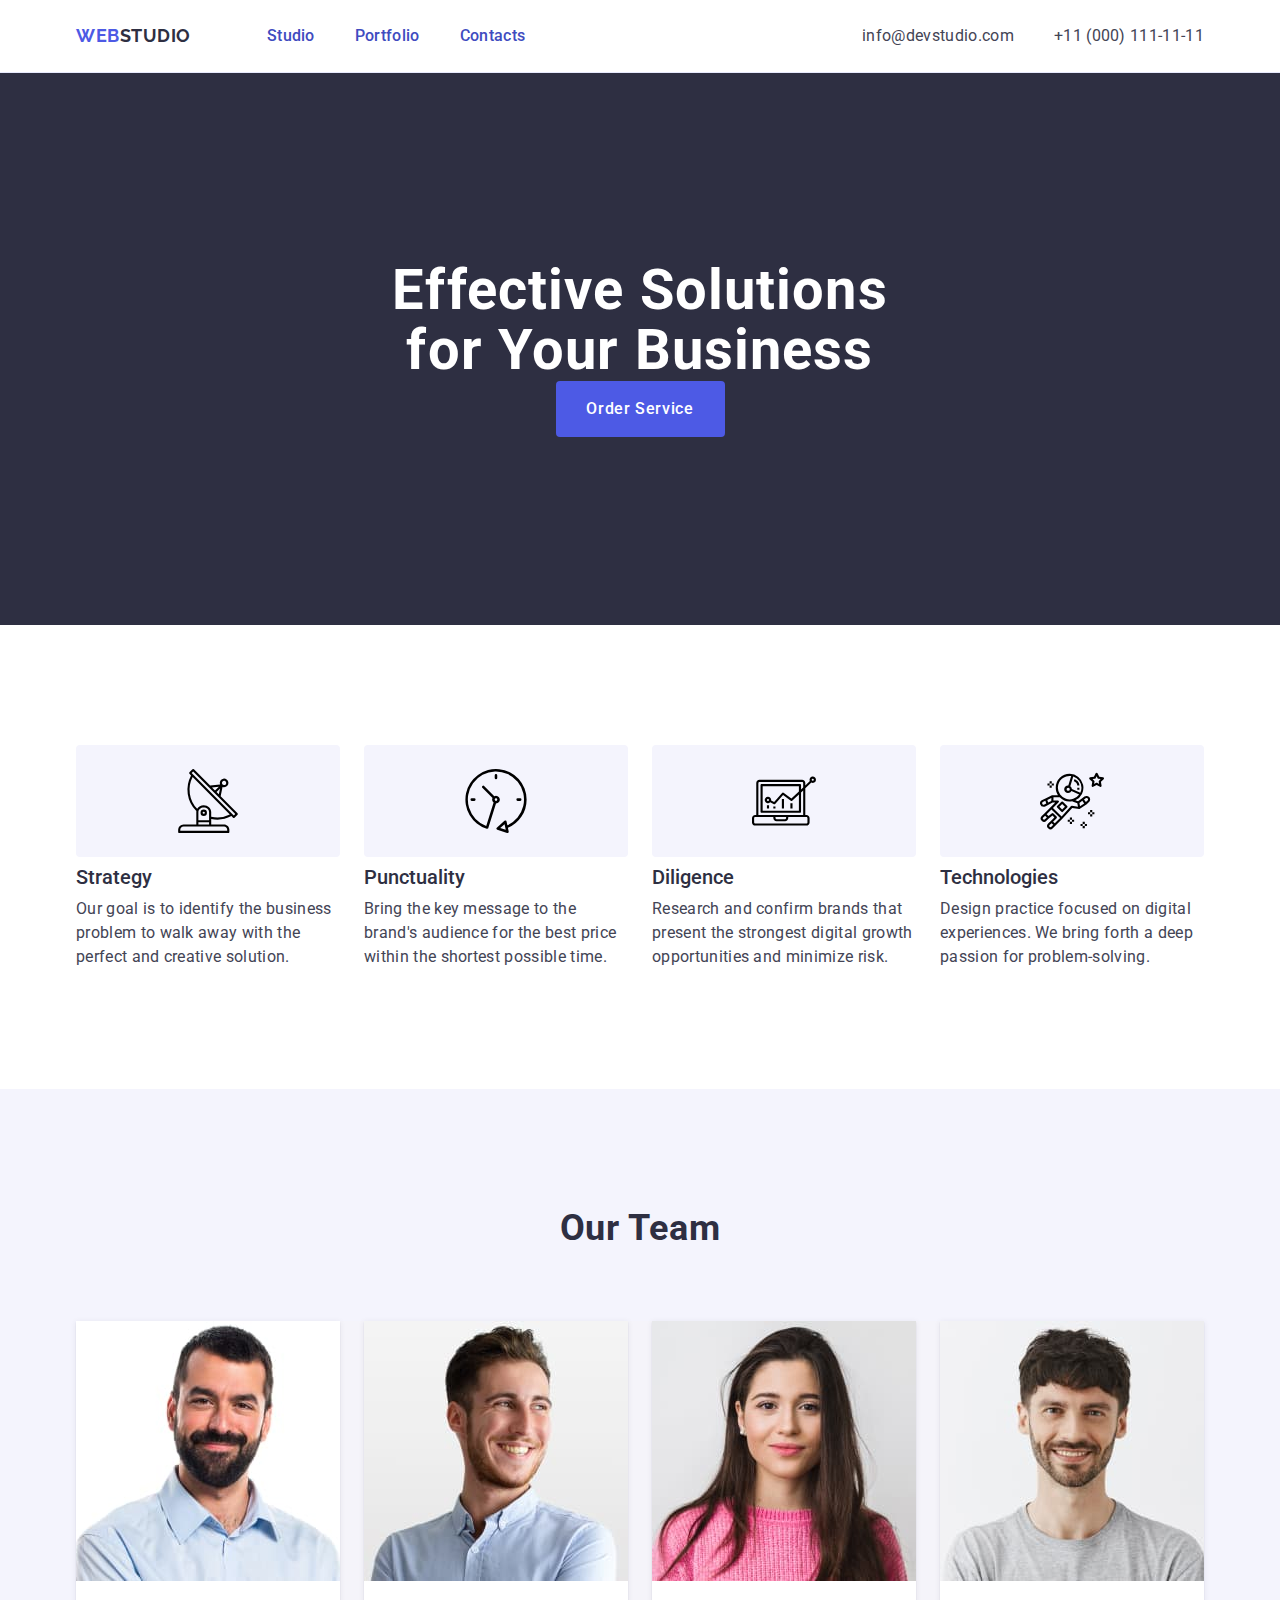
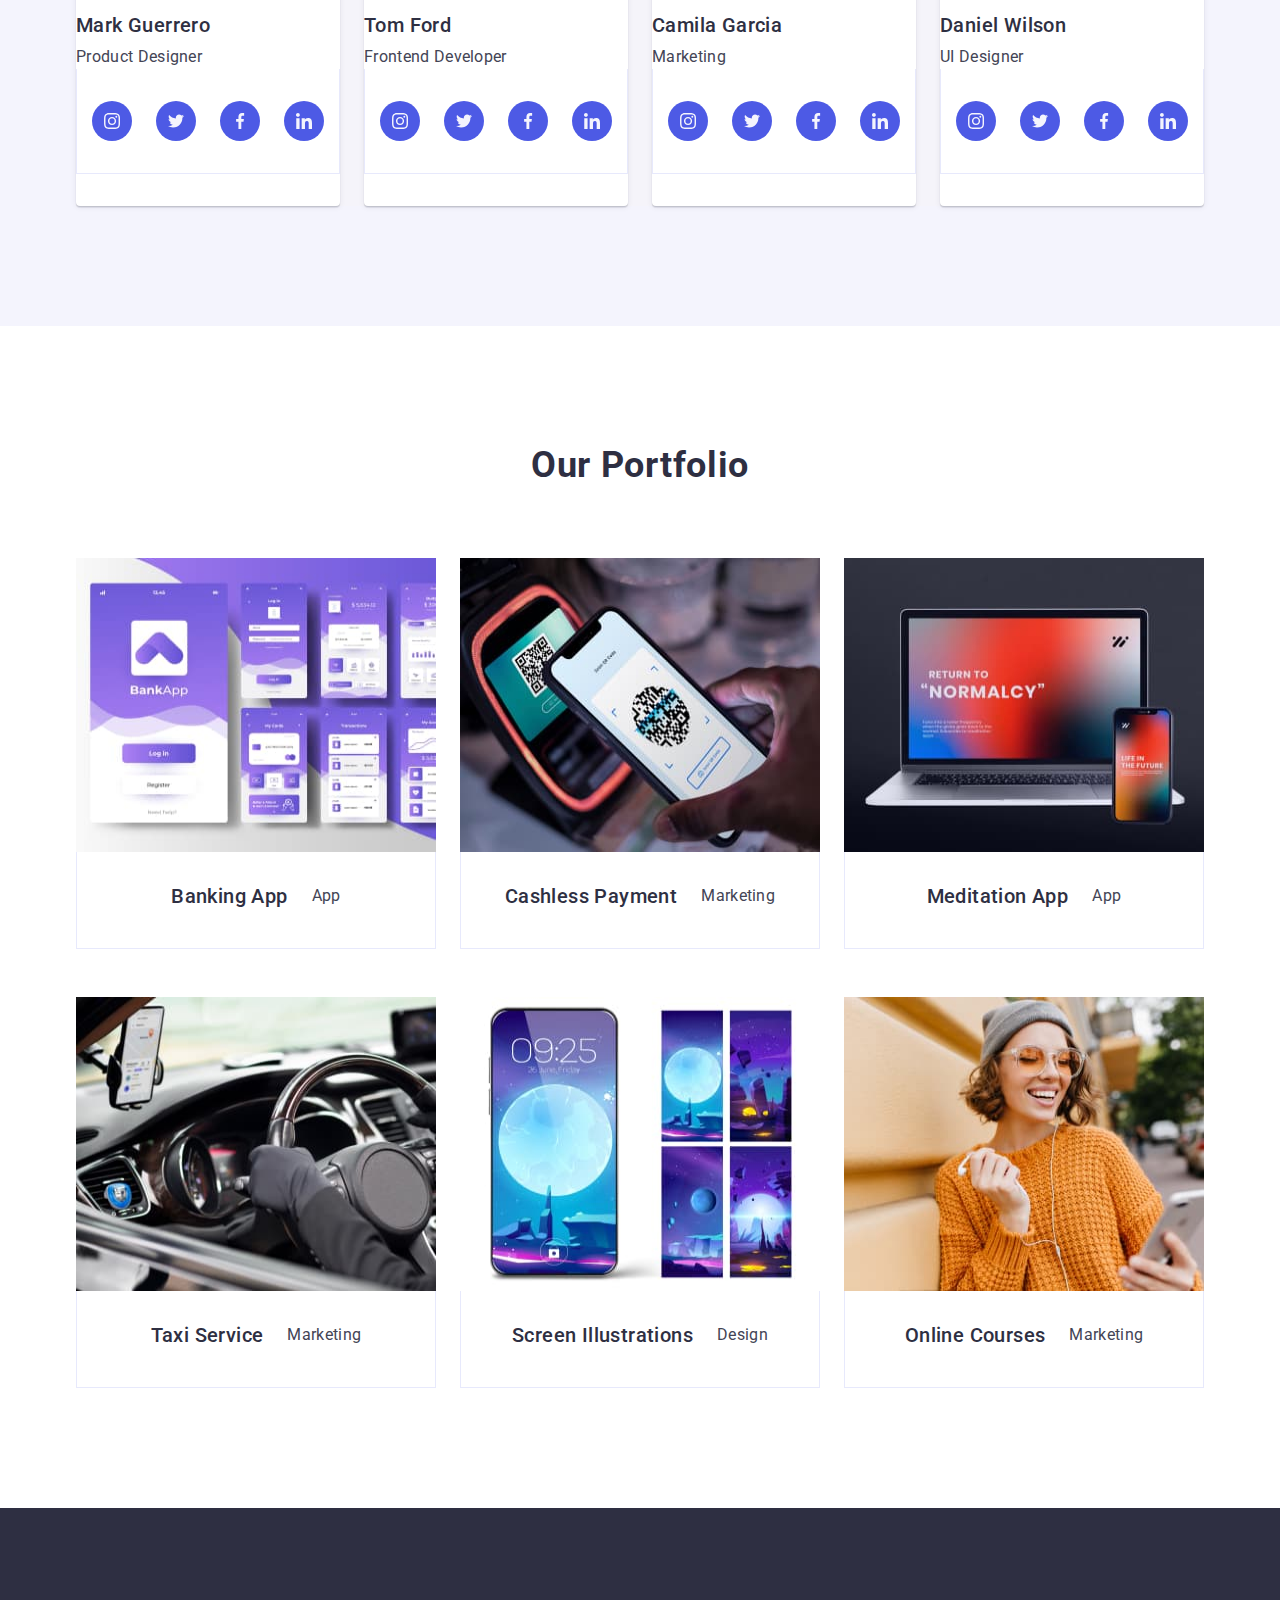
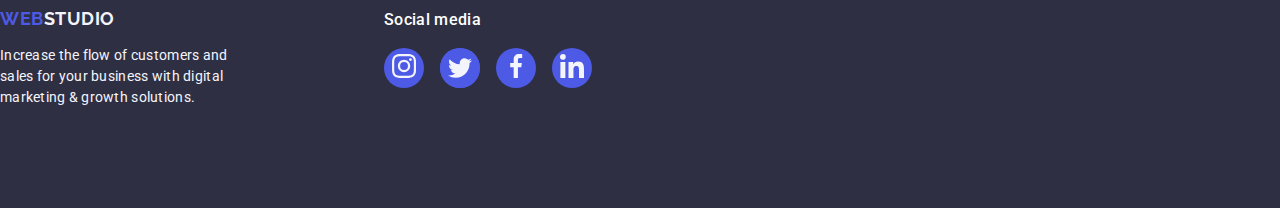
==== commit 3ca47dc6: "add corect hover and focus" ====
--- a/index.html
+++ b/index.html
@@ -426,7 +426,7 @@
               </a>
             </li>
             <li class="footer-list-social">
-              <a class="footer-social" href="https://twitter.com/?lang=ru">
+              <a class="social" href="https://twitter.com/?lang=ru">
                 <svg class="icon" width="24" height="24">
                   <use href="./images/icon.svg#icon-twitter-1"></use>
                 </svg>
--- a/css/styles.css
+++ b/css/styles.css
@@ -504,12 +504,12 @@
   justify-content: center;
 }
 
-.footer-list-social:hover,
-.footer-list-social:focus {
+.footer-list .footer-list-social:hover,
+.footer-list .footer-list-social:focus {
   background-color: #31d0aa;
 }
 
-.footer-social {
+/* .footer-social {
   width: 100%;
   height: 100%;
   background-color: #4d5ae5;
@@ -517,7 +517,8 @@
   display: flex;
   align-items: center;
   justify-content: center;
-}
+  transition: background-color 250ms cubic-bezier(0.4, 0, 0.2, 1);
+} */
 
 .footer-paragraf {
   line-height: 1.5;
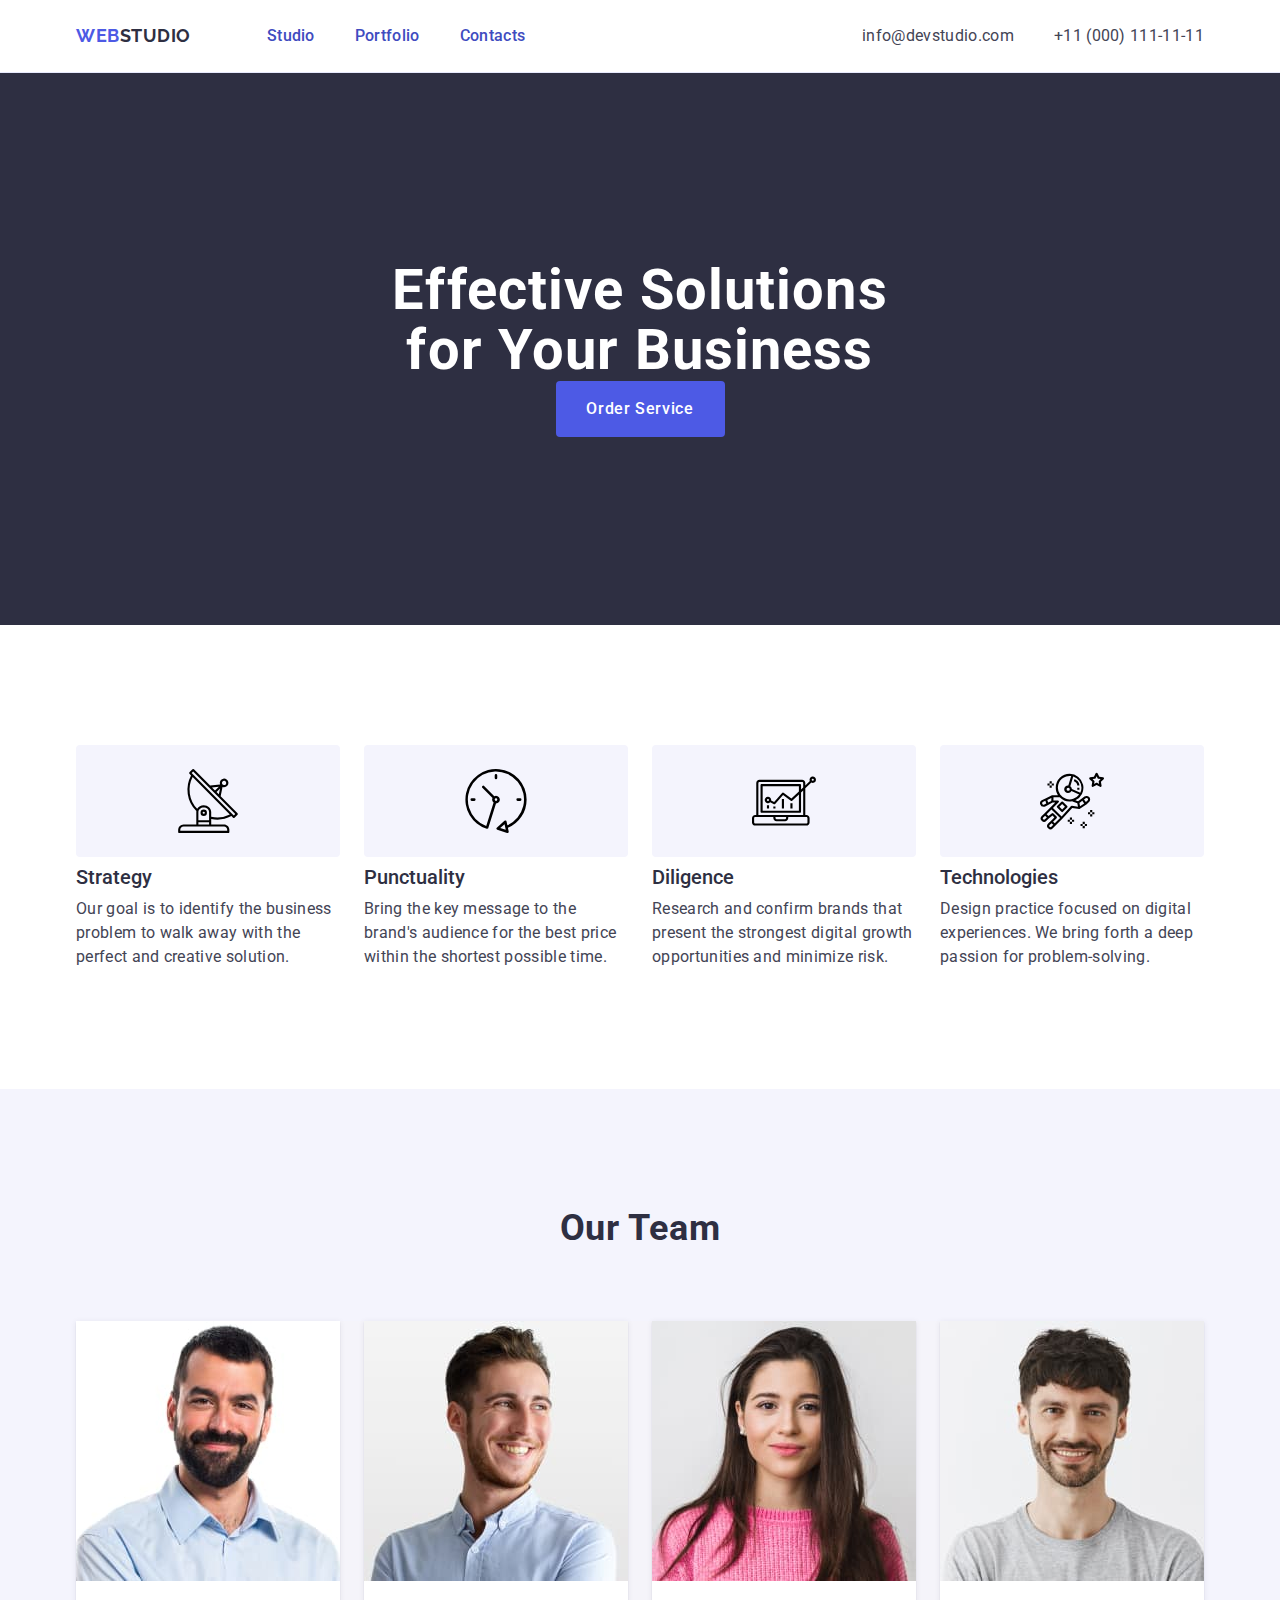
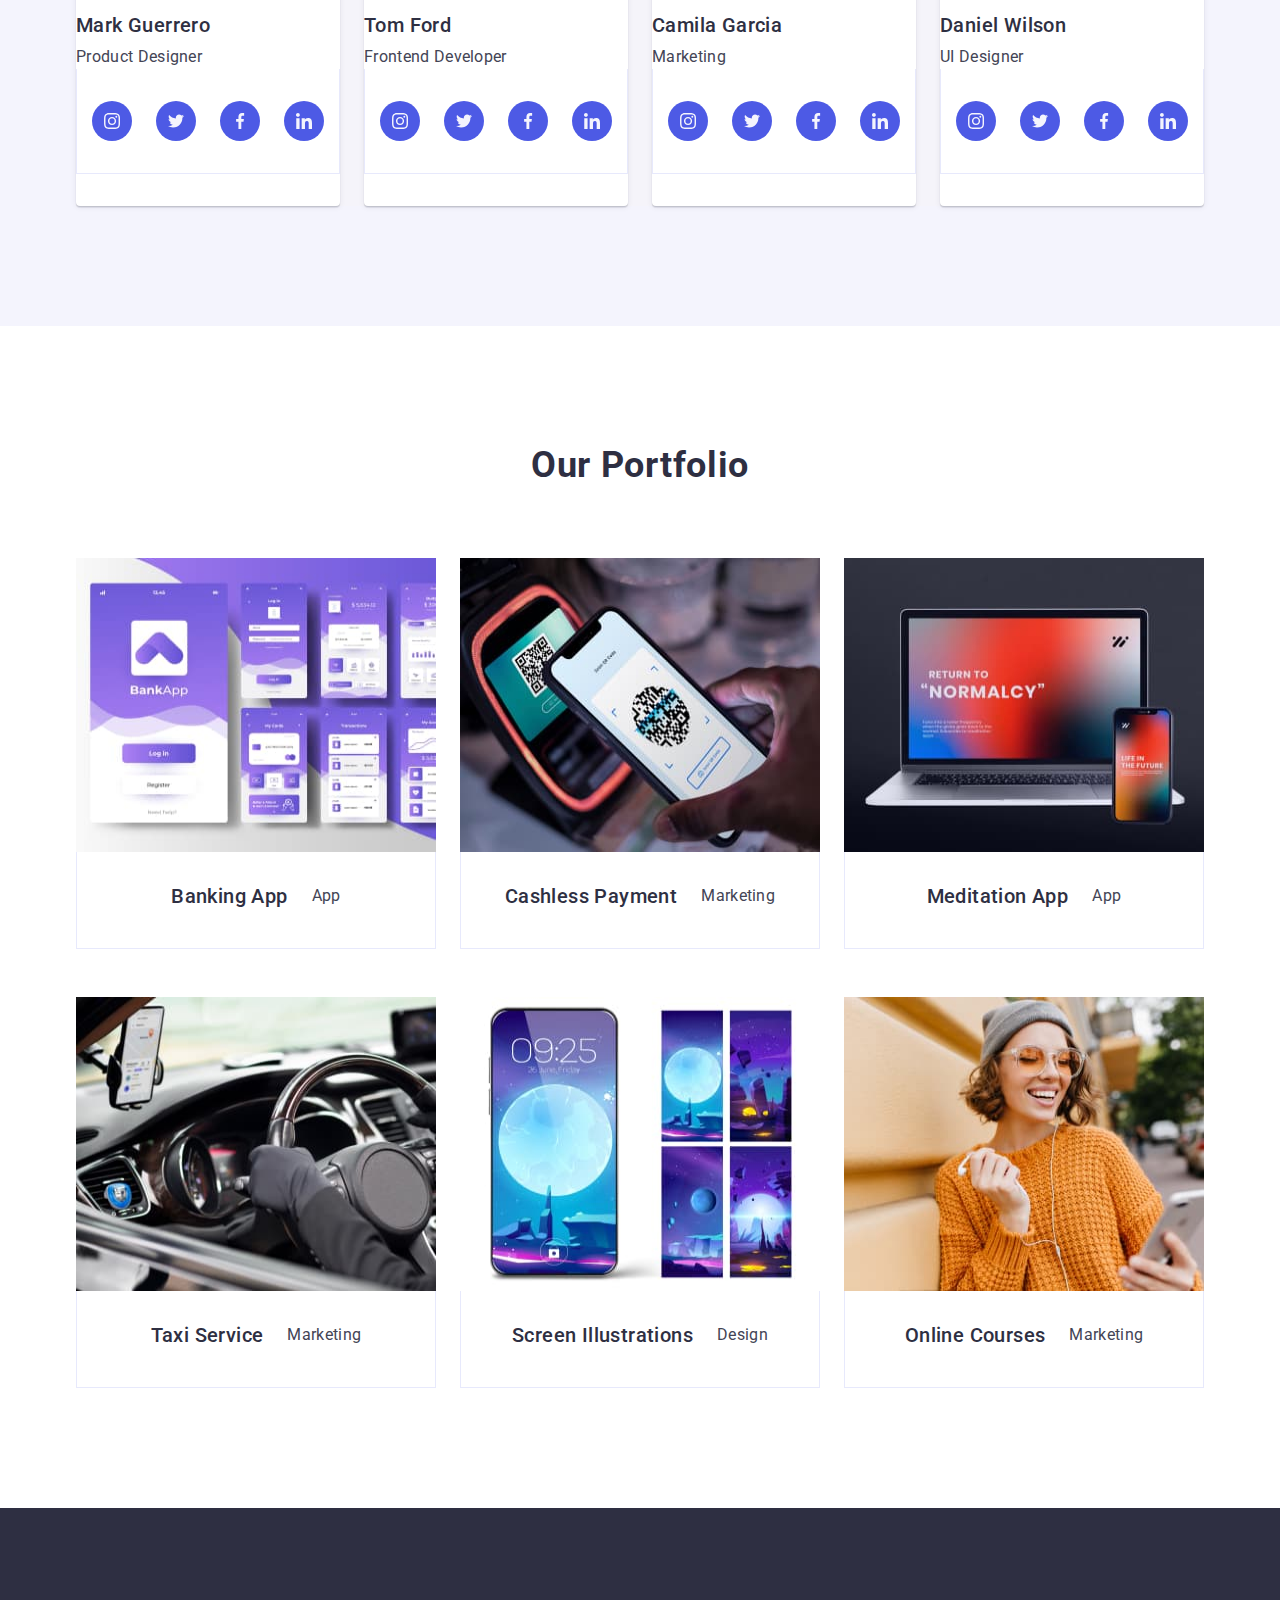
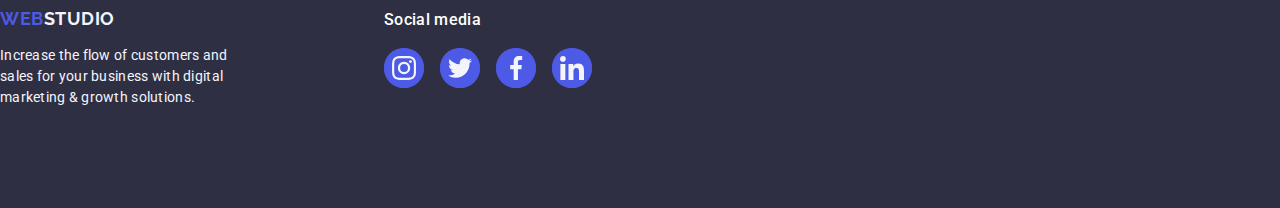
==== commit e3d29804: "add" ====
--- a/index.html
+++ b/index.html
@@ -426,7 +426,7 @@
               </a>
             </li>
             <li class="footer-list-social">
-              <a class="social" href="https://twitter.com/?lang=ru">
+              <a class="footer-social" href="https://twitter.com/?lang=ru">
                 <svg class="icon" width="24" height="24">
                   <use href="./images/icon.svg#icon-twitter-1"></use>
                 </svg>
--- a/css/styles.css
+++ b/css/styles.css
@@ -504,12 +504,12 @@
   justify-content: center;
 }
 
-.footer-list .footer-list-social:hover,
-.footer-list .footer-list-social:focus {
+.footer-list .footer-social:focus,
+.footer-list .footer-social:hover {
   background-color: #31d0aa;
 }
 
-/* .footer-social {
+.footer-social {
   width: 100%;
   height: 100%;
   background-color: #4d5ae5;
@@ -518,7 +518,7 @@
   align-items: center;
   justify-content: center;
   transition: background-color 250ms cubic-bezier(0.4, 0, 0.2, 1);
-} */
+}
 
 .footer-paragraf {
   line-height: 1.5;
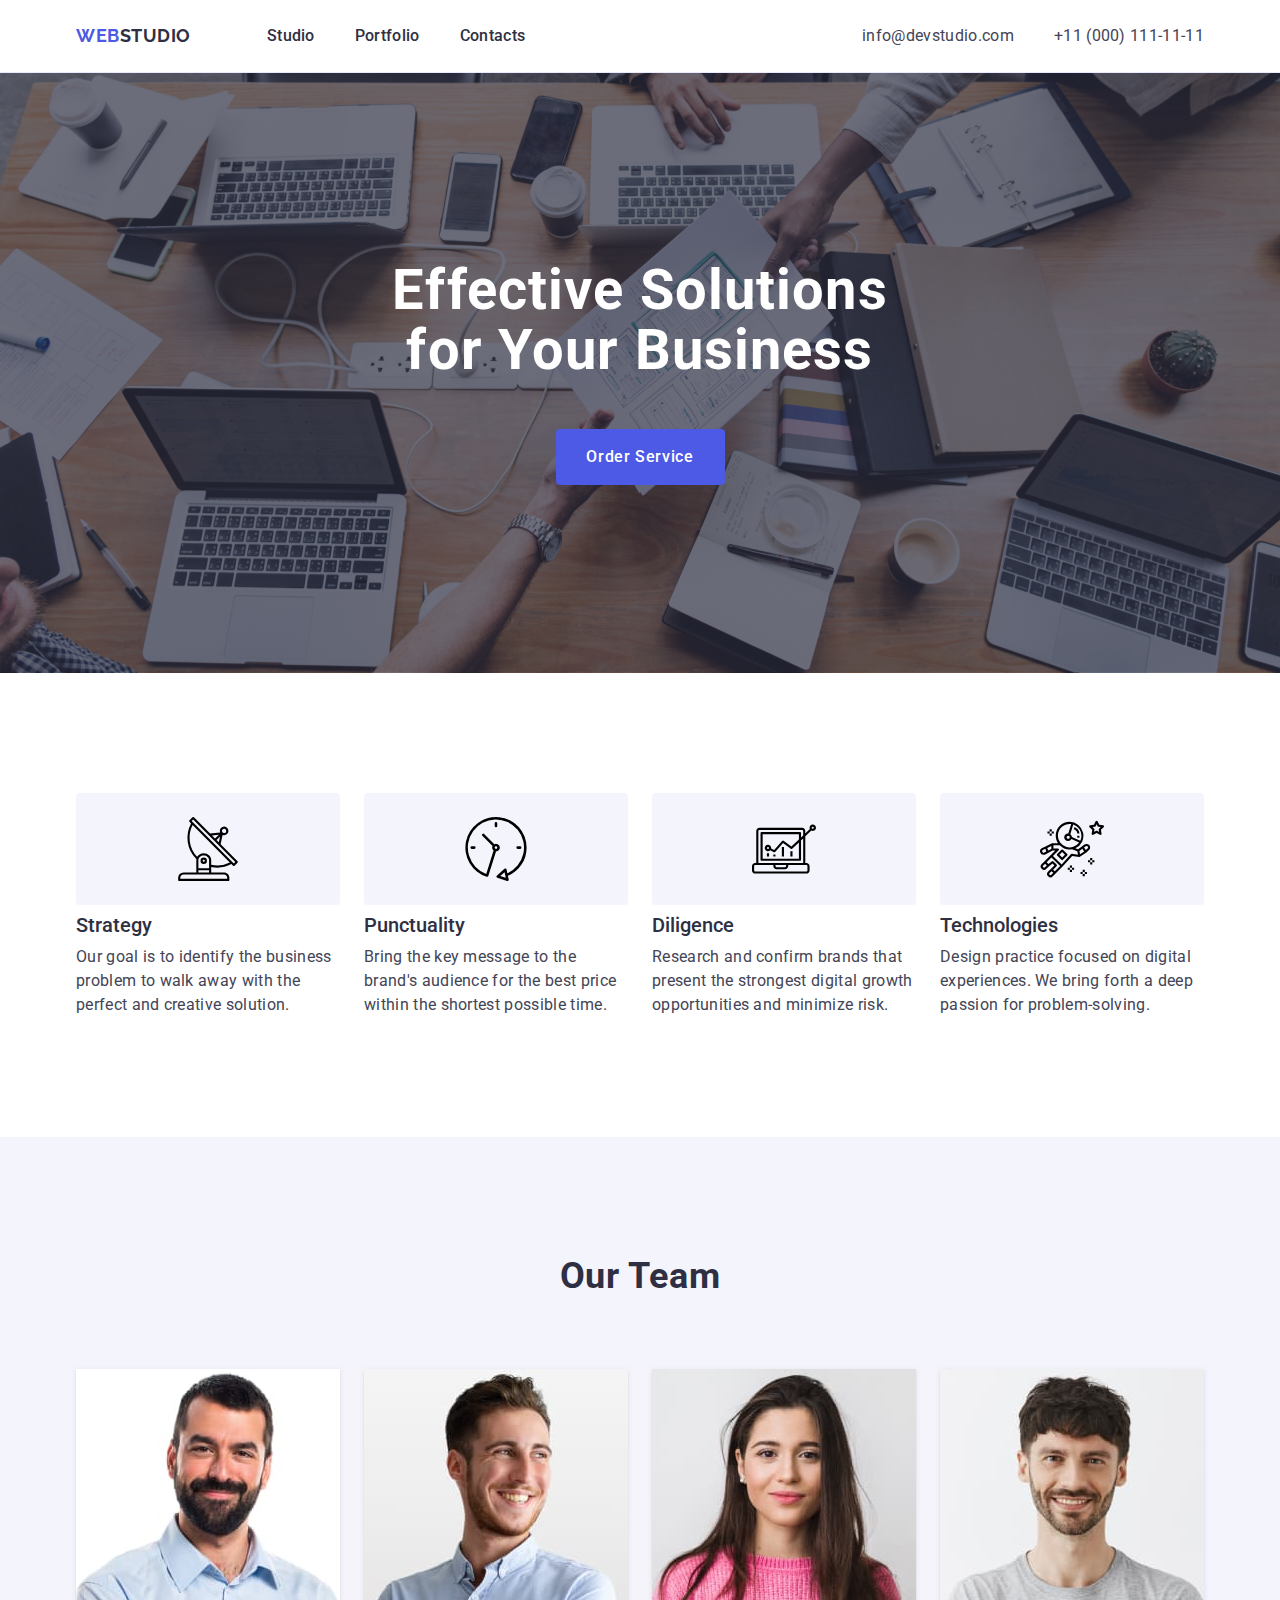
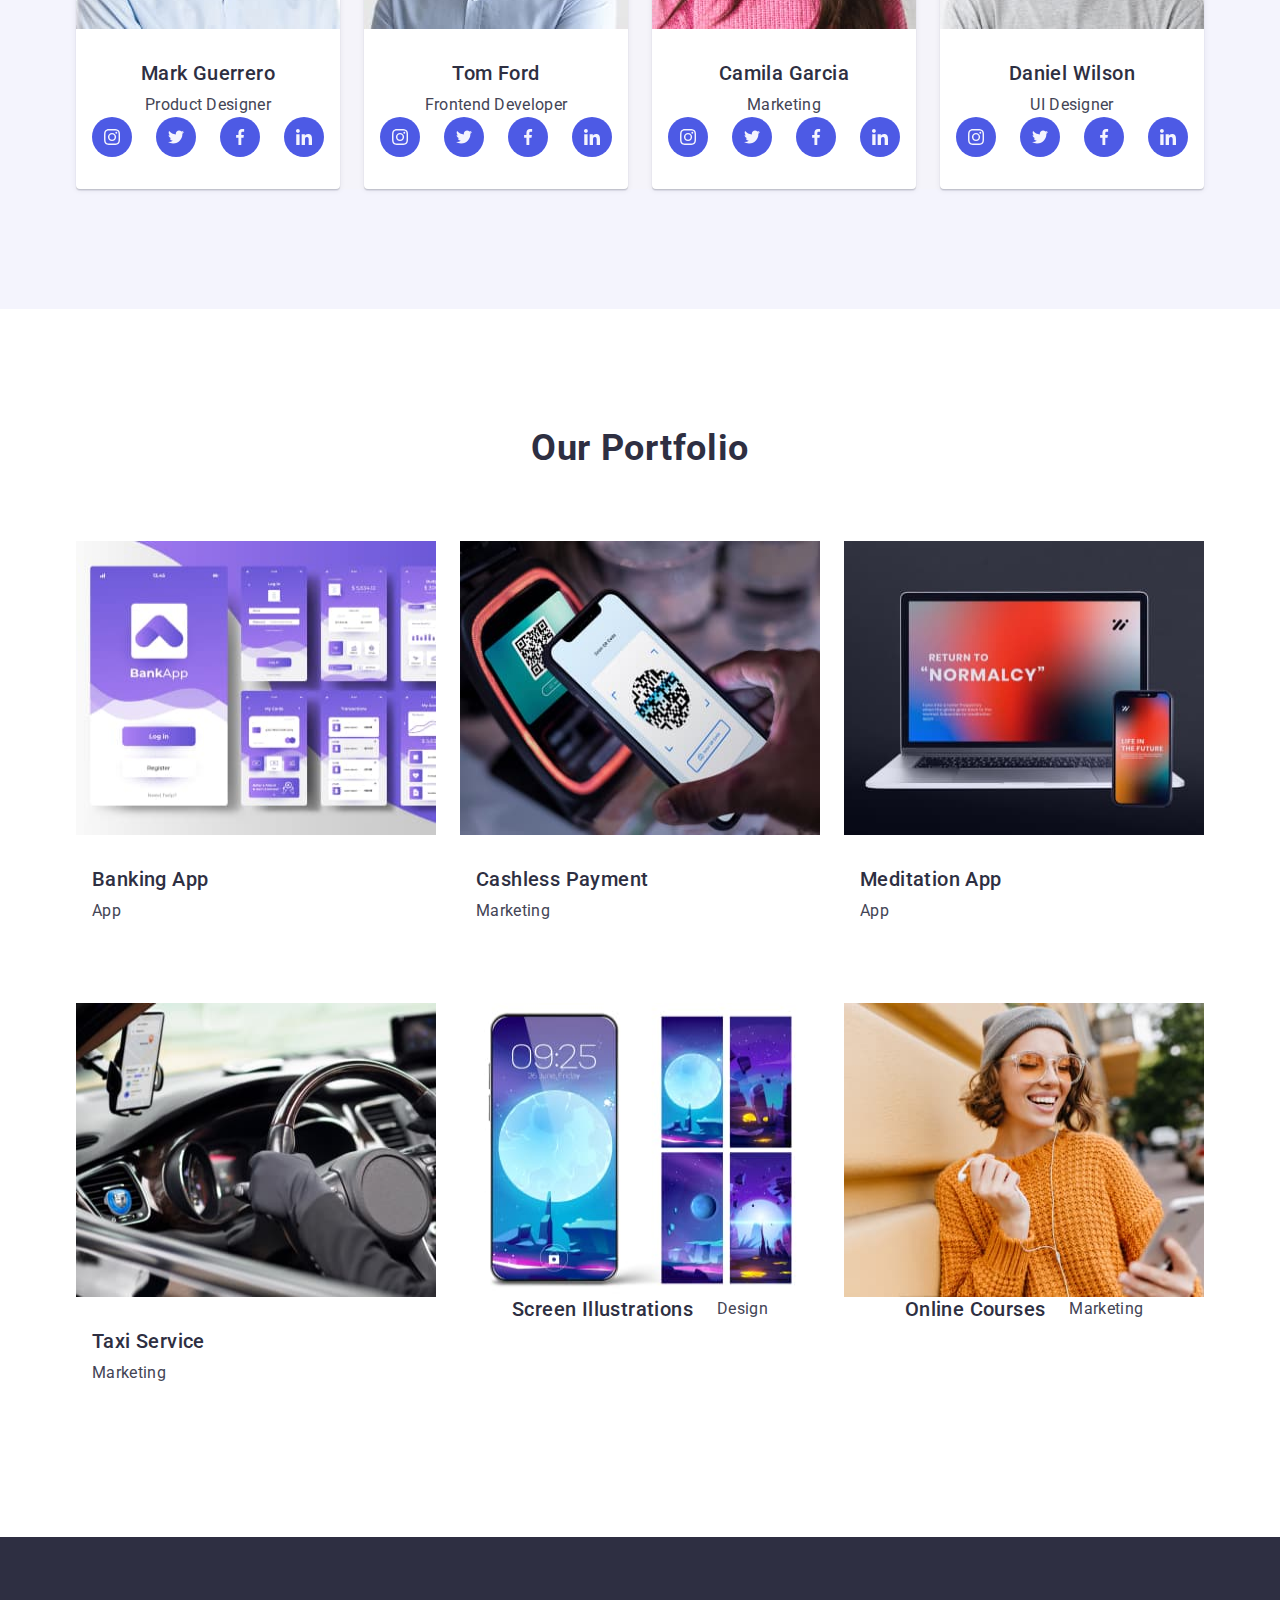
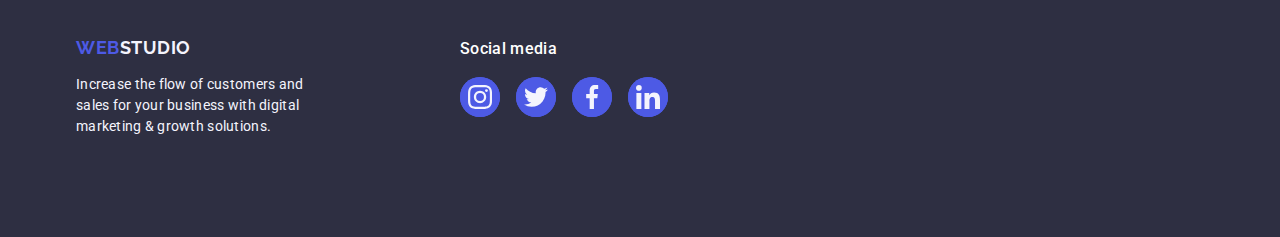
==== commit 3e78ab23: "add mentor corect" ====
--- a/index.html
+++ b/index.html
@@ -300,7 +300,7 @@
                   · Cloud Storage App
                 </p>
               </div>
-              <div class="person-list">
+              <div class="portfolio-person-list">
                 <h3 class="person-name">Banking App</h3>
                 <p class="person-job">App</p>
               </div>
@@ -319,7 +319,7 @@
                   · Cloud Storage App
                 </p>
               </div>
-              <div class="person-list">
+              <div class="portfolio-person-list">
                 <h3 class="person-name">Cashless Payment</h3>
                 <p class="person-job">Marketing</p>
               </div>
@@ -338,7 +338,7 @@
                   · Cloud Storage App
                 </p>
               </div>
-              <div class="person-list">
+              <div class="portfolio-person-list">
                 <h3 class="person-name">Meditation App</h3>
                 <p class="person-job">App</p>
               </div>
@@ -357,7 +357,7 @@
                   · Cloud Storage App
                 </p>
               </div>
-              <div class="person-list">
+              <div class="portfolio-person-list">
                 <h3 class="person-name">Taxi Service</h3>
                 <p class="person-job">Marketing</p>
               </div>
@@ -405,7 +405,7 @@
       </section>
     </main>
     <footer class="footer">
-      <div class="footer-container">
+      <div class="container">
         <div class="footer-link">
           <a class="footer-logo" href="./index.html"
             >Web<span class="accent">Studio</span></a
--- a/css/styles.css
+++ b/css/styles.css
@@ -7,12 +7,8 @@
   --color-logo: #000000;
 }
 
-/* *,
-*::before,
-*::after {
-} */
-
-::after {
+.carent::after {
+  width: 100%;
   box-sizing: border-box;
   content: "";
   position: absolute;
@@ -123,7 +119,7 @@
   padding: 24px 0;
   display: block;
   position: relative;
-  color: #404bbf;
+  color: #2e2f42;
   transition: color 250ms cubic-bezier(0.4, 0, 0.2, 1);
 }
 
@@ -196,7 +192,7 @@
       rgba(46, 47, 66, 0.7),
       rgba(46, 47, 66, 0.7)
     ),
-    url(../images/img-name.jpeg);
+    url(../images/people-office.jpg);
   background-repeat: no-repeat;
   background-position: center;
   background-size: cover;
@@ -209,7 +205,7 @@
   max-width: 496px;
   color: var(--color-light);
   text-align: center;
-  margin-bottom: auto;
+  margin-bottom: 48px;
   margin-left: auto;
   margin-right: auto;
 }
@@ -297,6 +293,7 @@
   background-color: #f4f4fd;
   border-radius: 4px;
   margin-bottom: 8px;
+  border: 1px solid color #8e8f99;
 }
 
 .section-team {
@@ -344,6 +341,7 @@
 
 .person-div {
   padding: 32px 0;
+  text-align: center;
 }
 
 .person-list {
@@ -390,9 +388,12 @@
   gap: 24px;
 }
 
-.person-list {
+.portfolio-person-list {
   padding: 32px 16px;
-  border: 1px solid #e7e9fc;
+  border-top: none;
+}
+
+.portfolio-text {
   border-top: none;
 }
 
@@ -461,9 +462,8 @@
   display: inline-block;
 }
 
-.footer-container {
-  display: flex;
-  margin-right: 120px;
+.footer .container {
+  display: flex;
   align-items: baseline;
 }
 
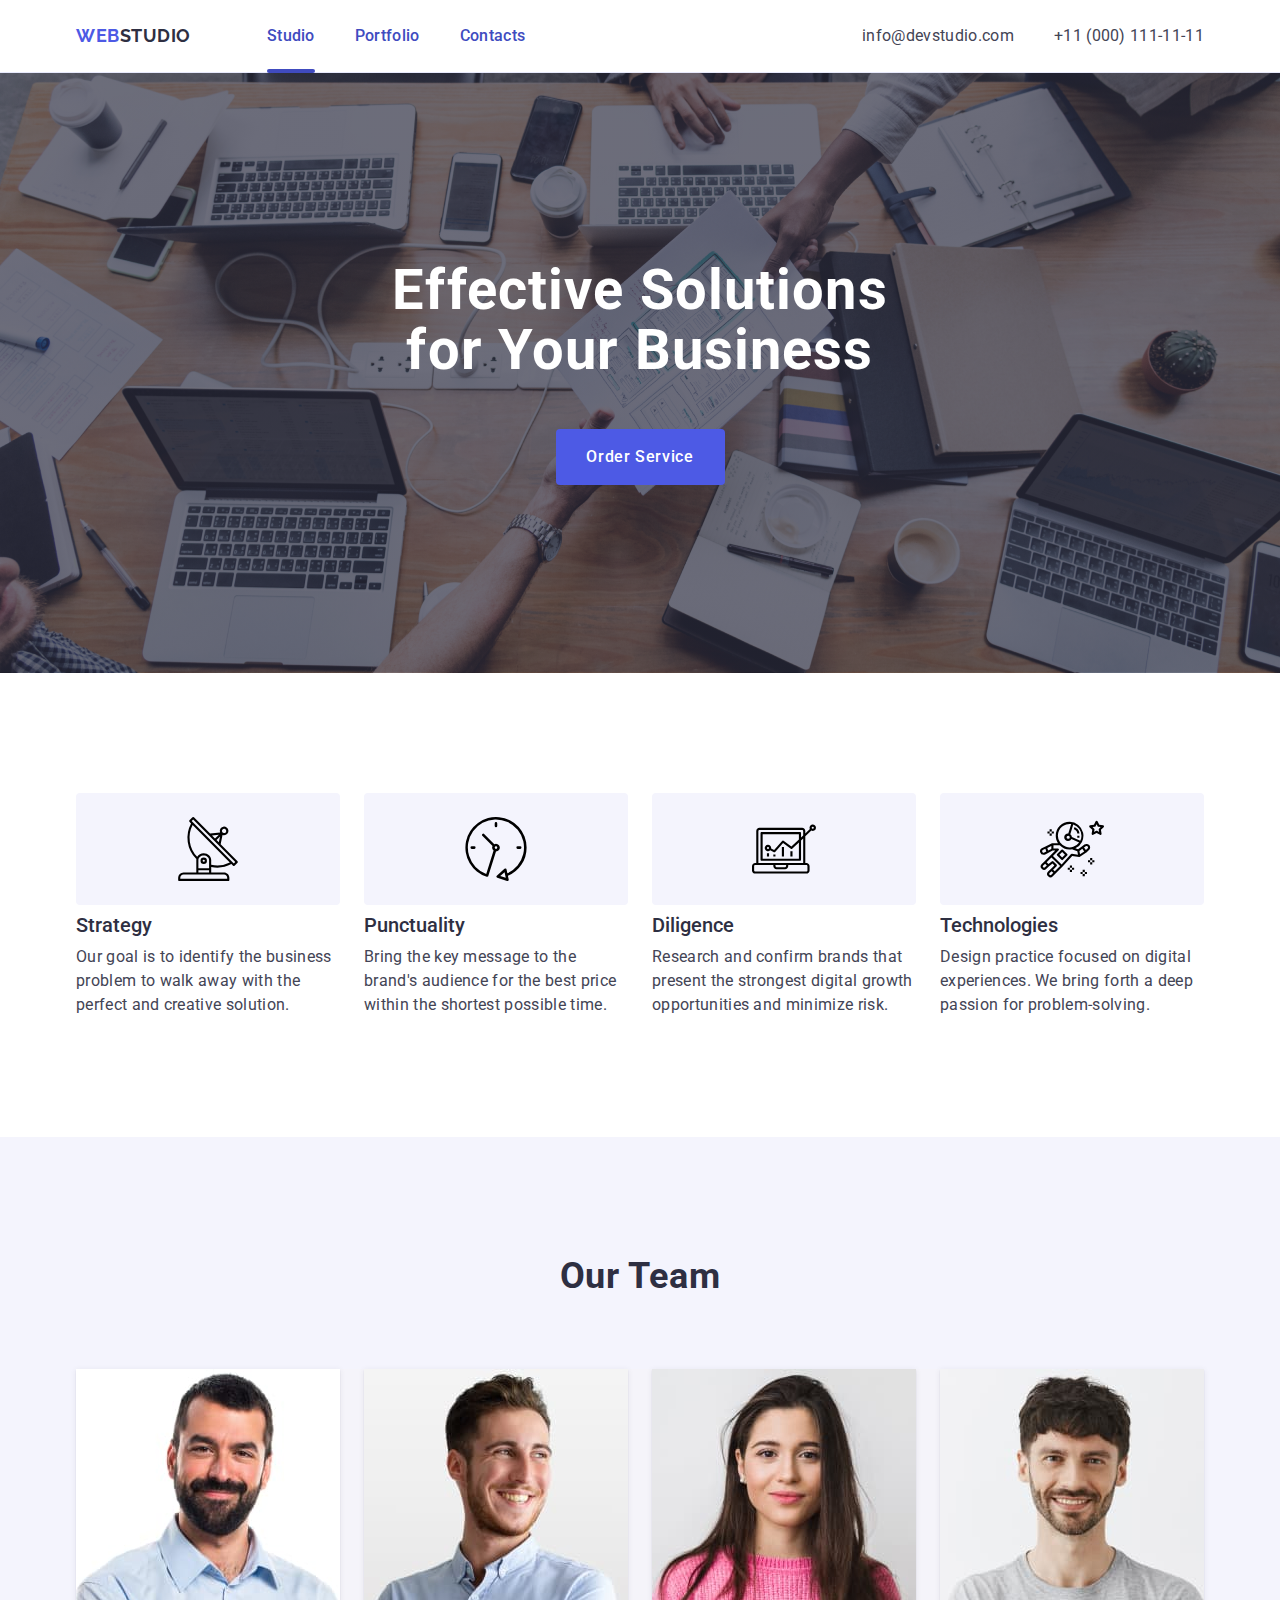
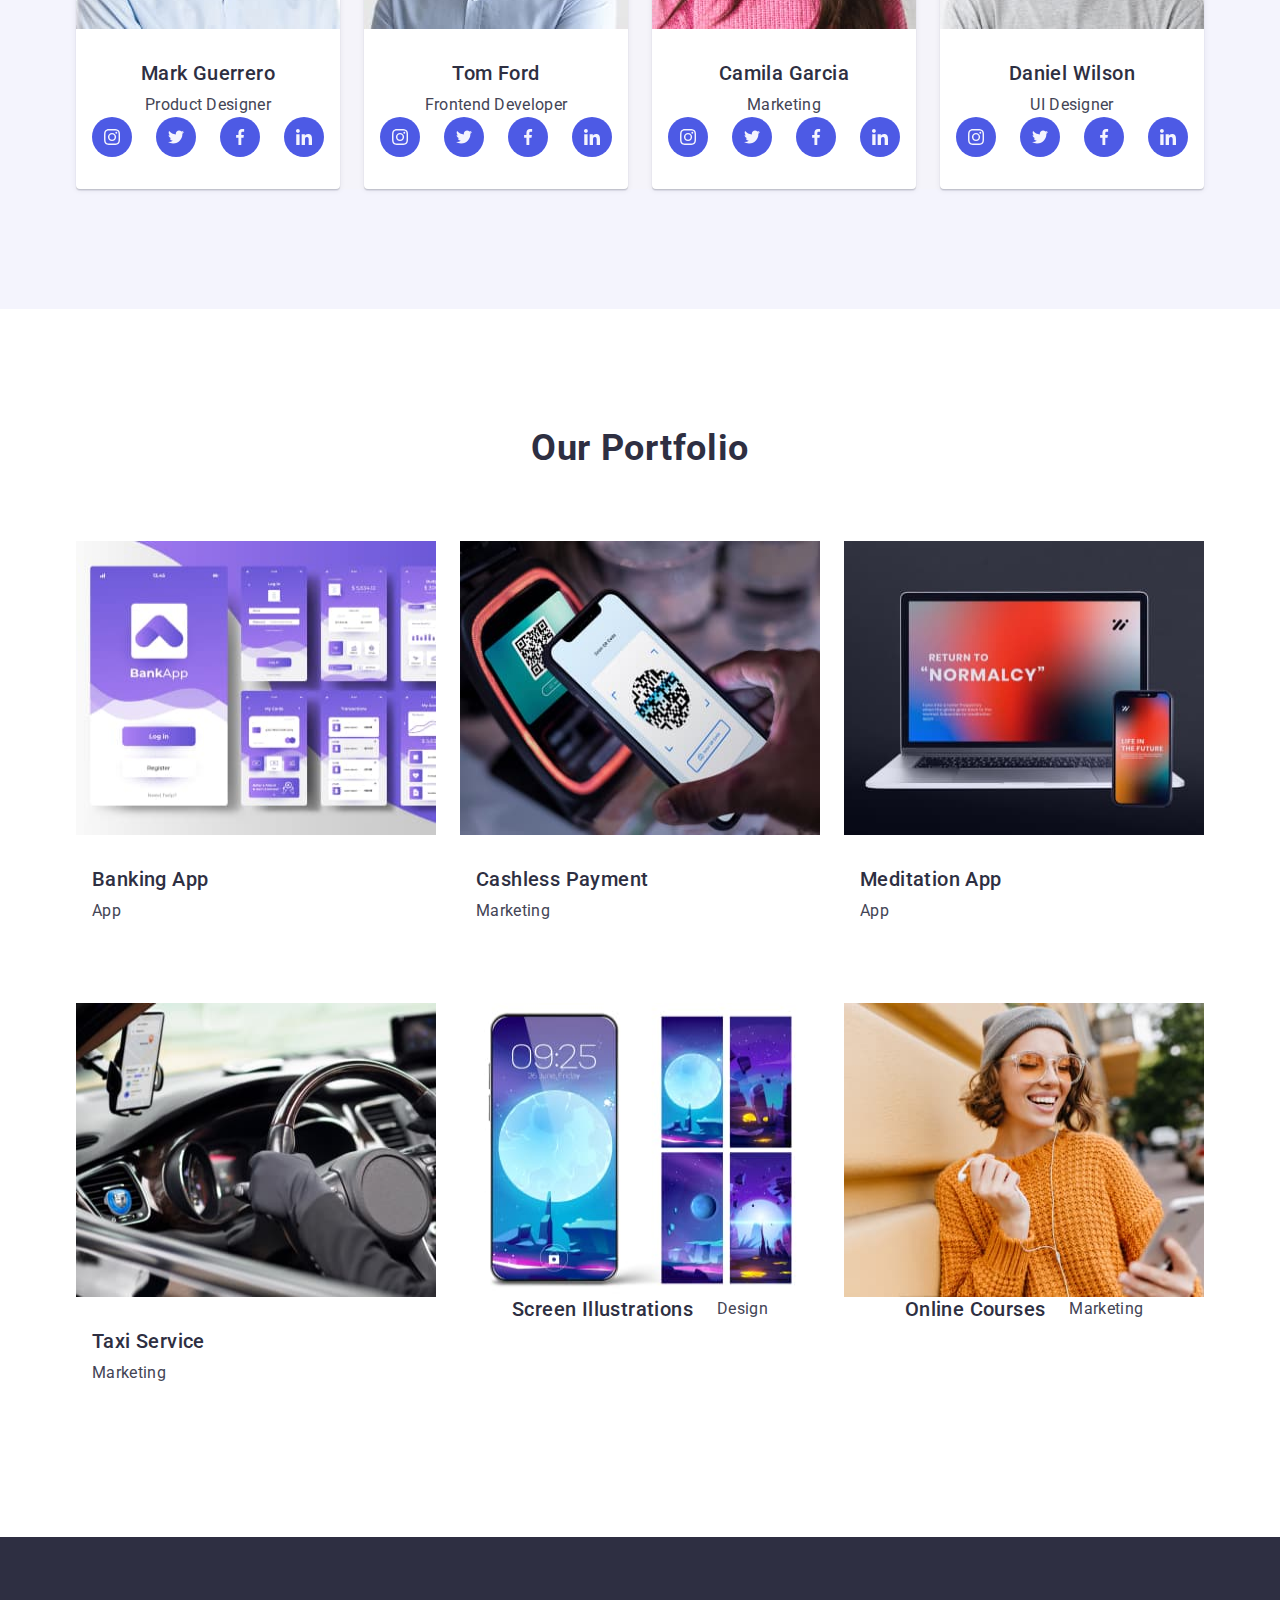
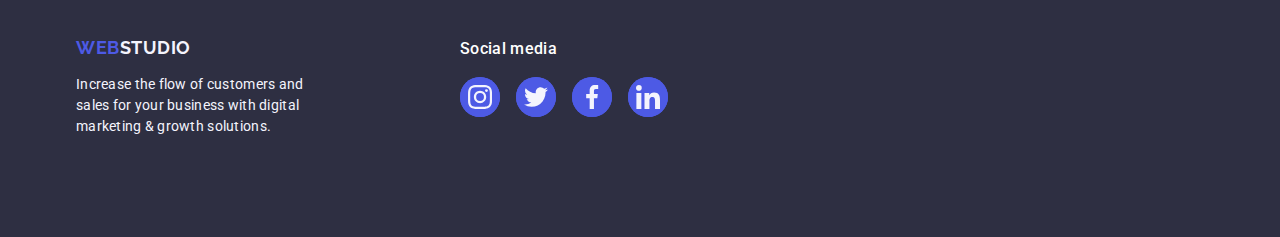
==== commit 7e97827b: "add carent" ====
--- a/index.html
+++ b/index.html
@@ -24,7 +24,9 @@
             >Web<span class="accent">Studio</span></a
           >
           <ul class="main">
-            <li><a class="header-link" href="./index.html">Studio</a></li>
+            <li>
+              <a class="header-link carent" href="./index.html">Studio</a>
+            </li>
             <li><a class="header-link" href="">Portfolio</a></li>
             <li><a class="header-link" href="">Contacts</a></li>
           </ul>
--- a/css/styles.css
+++ b/css/styles.css
@@ -7,7 +7,7 @@
   --color-logo: #000000;
 }
 
-.carent::after {
+/* .carent::after {
   width: 100%;
   box-sizing: border-box;
   content: "";
@@ -17,7 +17,7 @@
   height: 4px;
   background-color: #404bbf;
   border-radius: 2px;
-}
+} */
 
 header {
   box-shadow: 0px 2px 1px rgba(46, 47, 66, 0.08),
@@ -117,10 +117,26 @@
   line-height: 1.5;
   letter-spacing: 0.02em;
   padding: 24px 0;
-  display: block;
+  display: inline-block;
   position: relative;
-  color: #2e2f42;
+  color: #404bbf;
   transition: color 250ms cubic-bezier(0.4, 0, 0.2, 1);
+}
+
+.carent {
+  position: relative;
+}
+
+.carent::after {
+  position: absolute;
+  box-sizing: border-box;
+  border-radius: 2px;
+  left: 0;
+  width: 100%;
+  height: 4px;
+  bottom: -1px;
+  background-color: #404bbf;
+  content: "";
 }
 
 .header-address {
@@ -129,16 +145,15 @@
 
 .header-link:hover,
 .contacts-link:hover,
-.footer-link:hover {
+.footer-link:hover,
+.carent:hover {
   color: #404bbf;
 }
 
-.header-link:focus {
-  color: #404bbf;
-}
-
+.header-link:focus,
 .footer-link:focus,
-.contacts-link:focus {
+.contacts-link:focus,
+.carent:focus {
   color: #404bbf;
 }
 
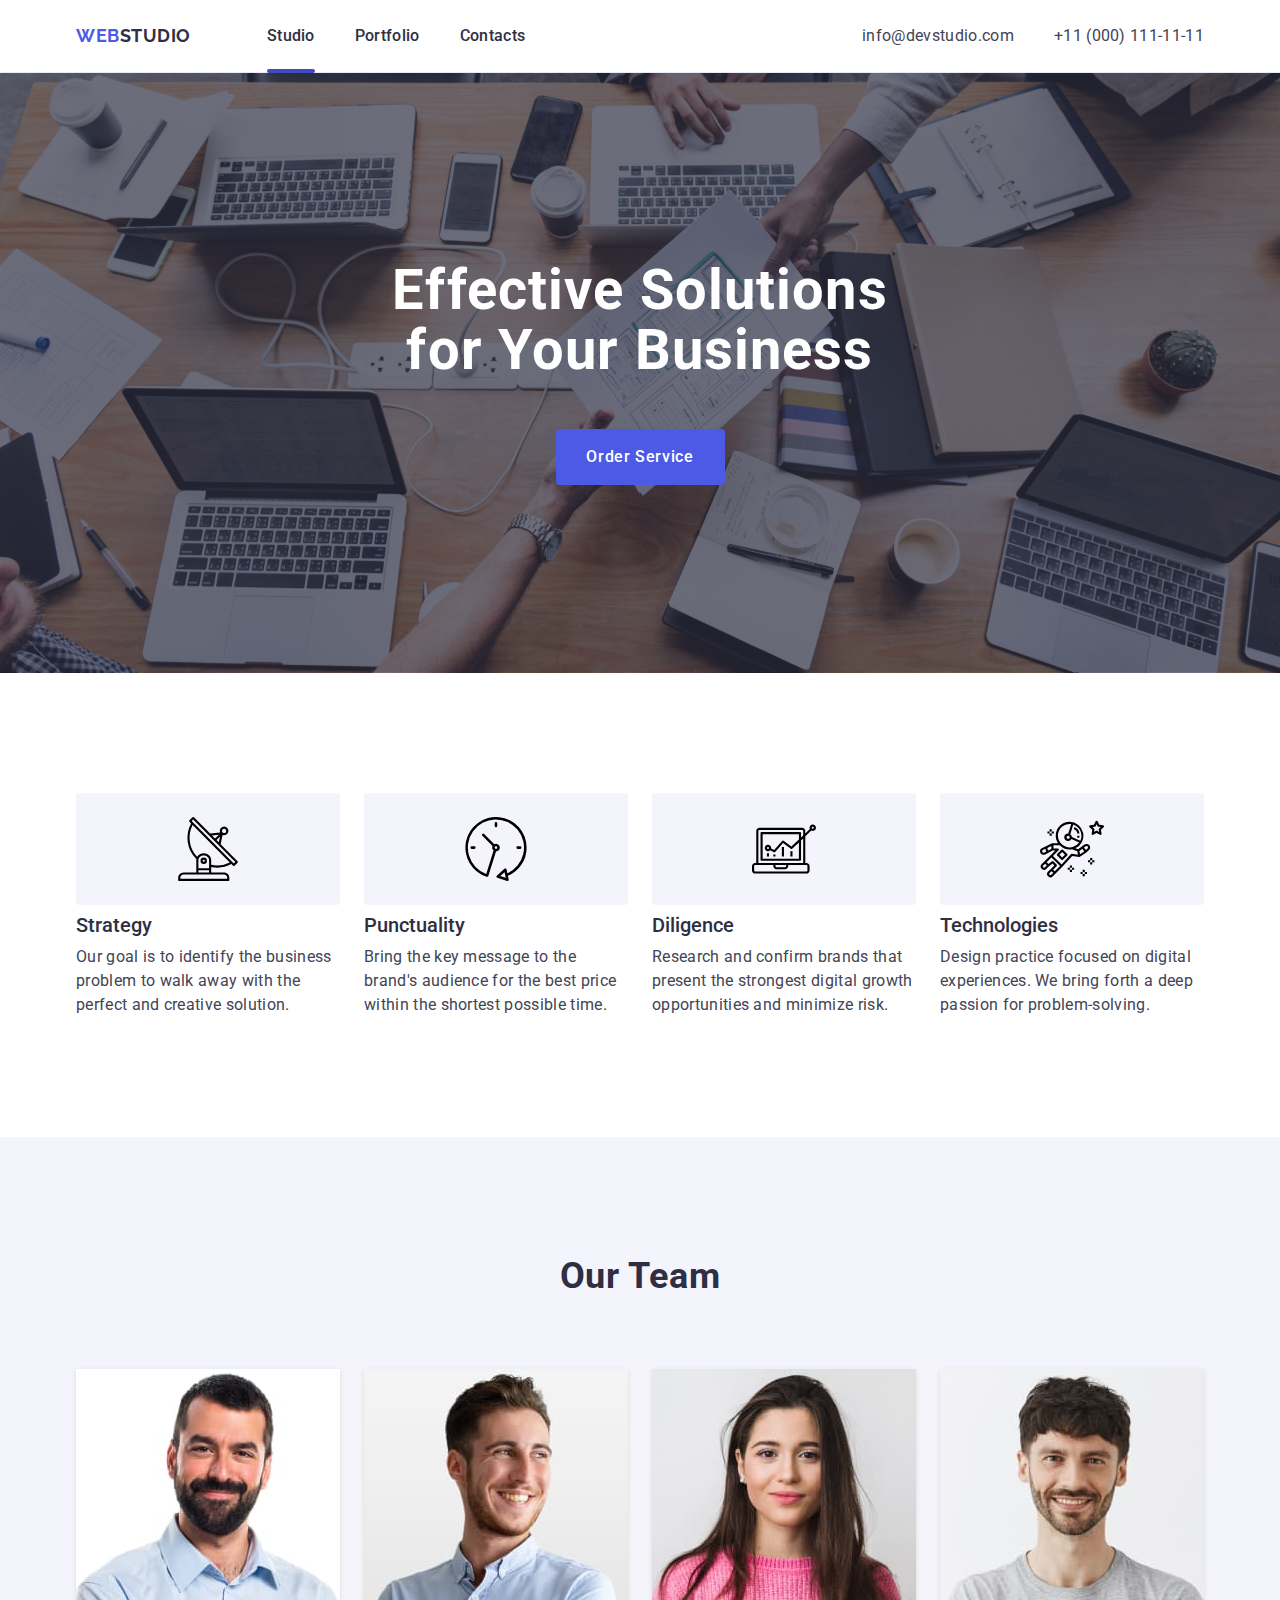
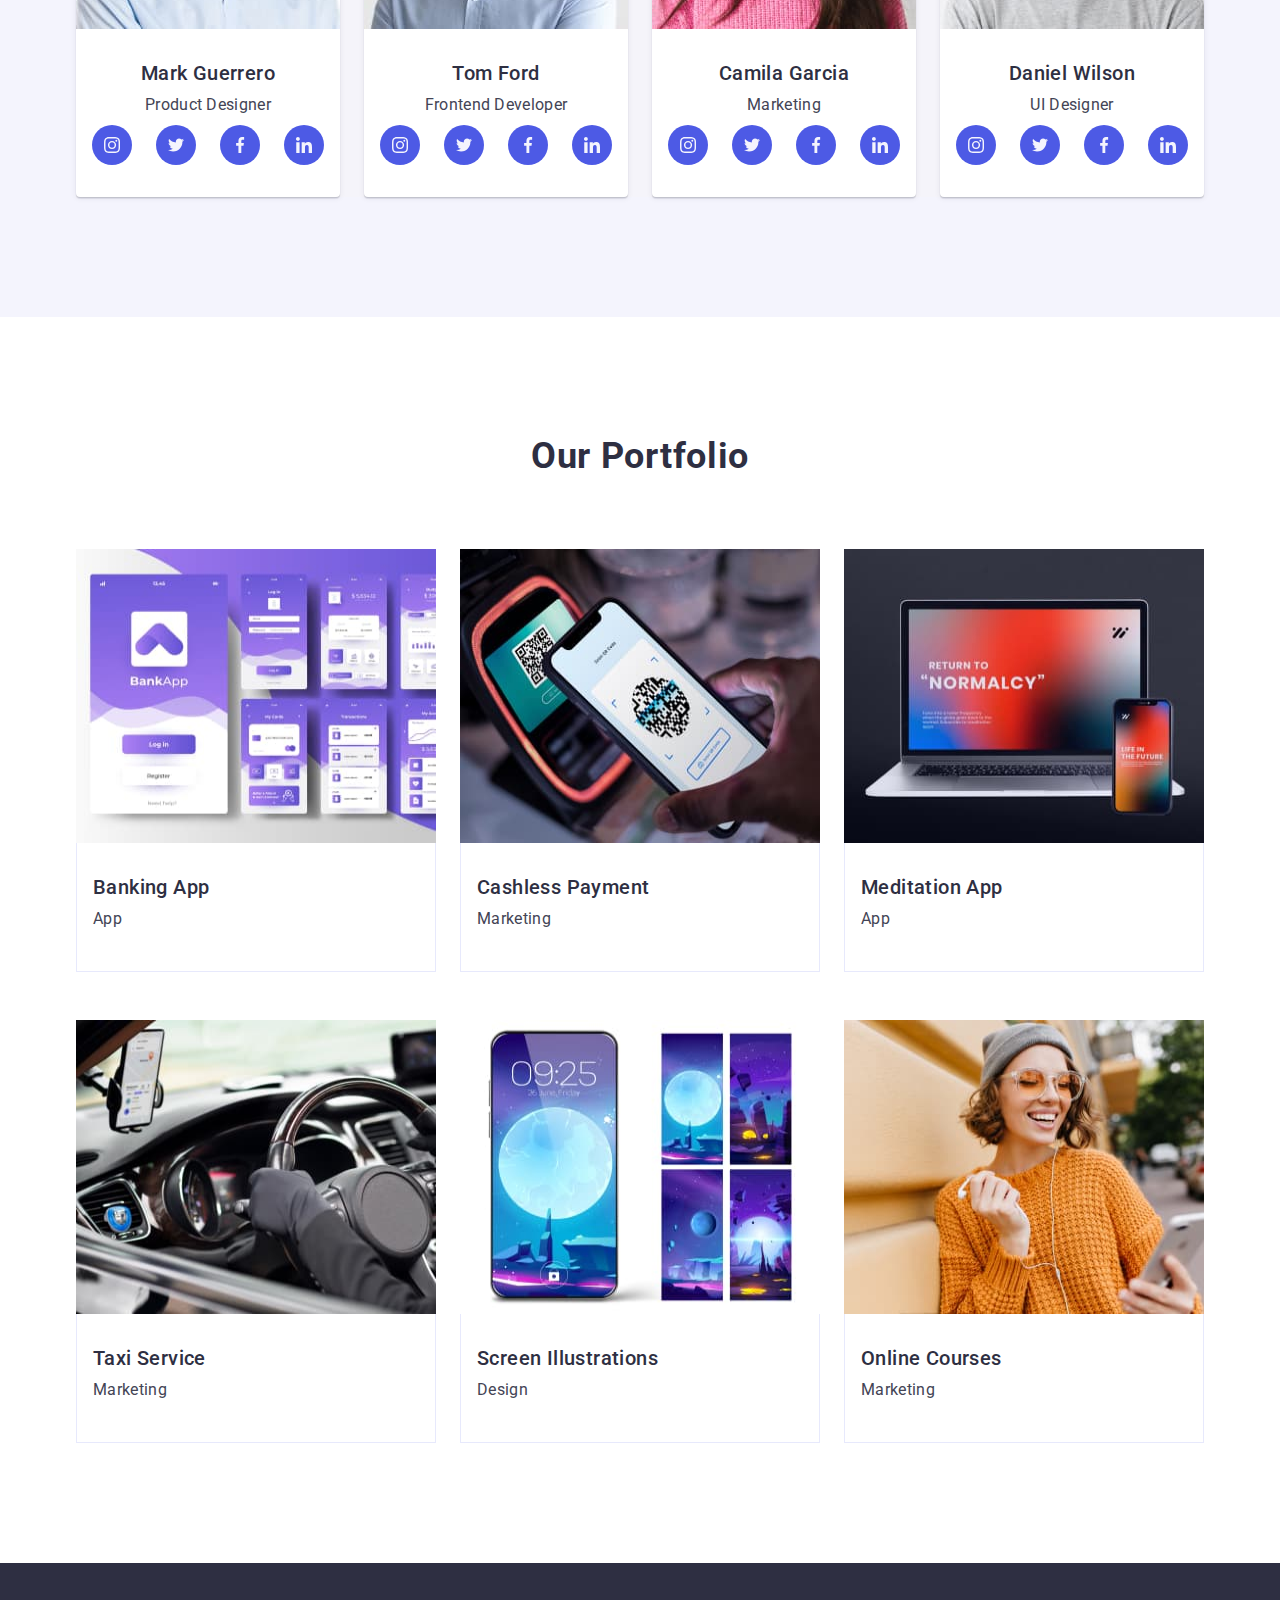
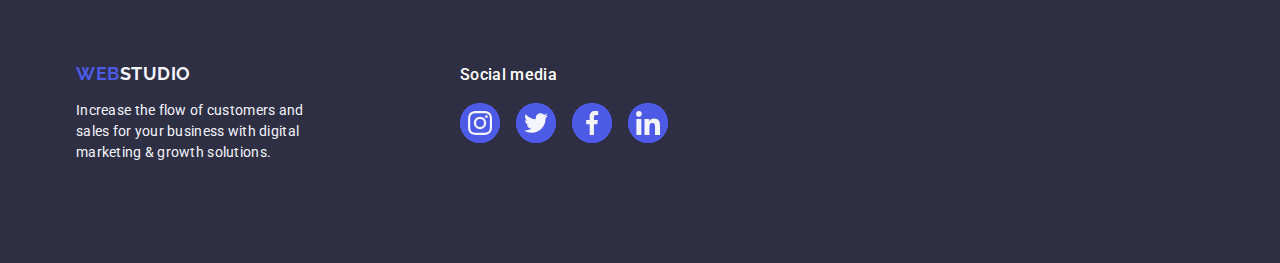
==== commit ab314628: "add corect header" ====
--- a/index.html
+++ b/index.html
@@ -378,7 +378,7 @@
                   · Cloud Storage App
                 </p>
               </div>
-              <div class="person-list">
+              <div class="portfolio-person-list">
                 <h3 class="person-name">Screen Illustrations</h3>
                 <p class="person-job">Design</p>
               </div>
@@ -397,7 +397,7 @@
                   · Cloud Storage App
                 </p>
               </div>
-              <div class="person-list">
+              <div class="portfolio-person-list">
                 <h3 class="person-name">Online Courses</h3>
                 <p class="person-job">Marketing</p>
               </div>
--- a/css/styles.css
+++ b/css/styles.css
@@ -119,11 +119,11 @@
   padding: 24px 0;
   display: inline-block;
   position: relative;
-  color: #404bbf;
+  color: #2e2f42;
   transition: color 250ms cubic-bezier(0.4, 0, 0.2, 1);
 }
 
-.carent {
+.header-link .carent {
   position: relative;
 }
 
@@ -135,6 +135,7 @@
   width: 100%;
   height: 4px;
   bottom: -1px;
+  color: #404bbf;
   background-color: #404bbf;
   content: "";
 }
@@ -394,6 +395,7 @@
   font-size: 16px;
   line-height: 1.5;
   letter-spacing: 0.02em;
+  margin-bottom: 8px;
   color: #434455;
 }
 
@@ -404,8 +406,9 @@
 }
 
 .portfolio-person-list {
+  border: 1px solid #e7e9fc;
+  border-top: none;
   padding: 32px 16px;
-  border-top: none;
 }
 
 .portfolio-text {
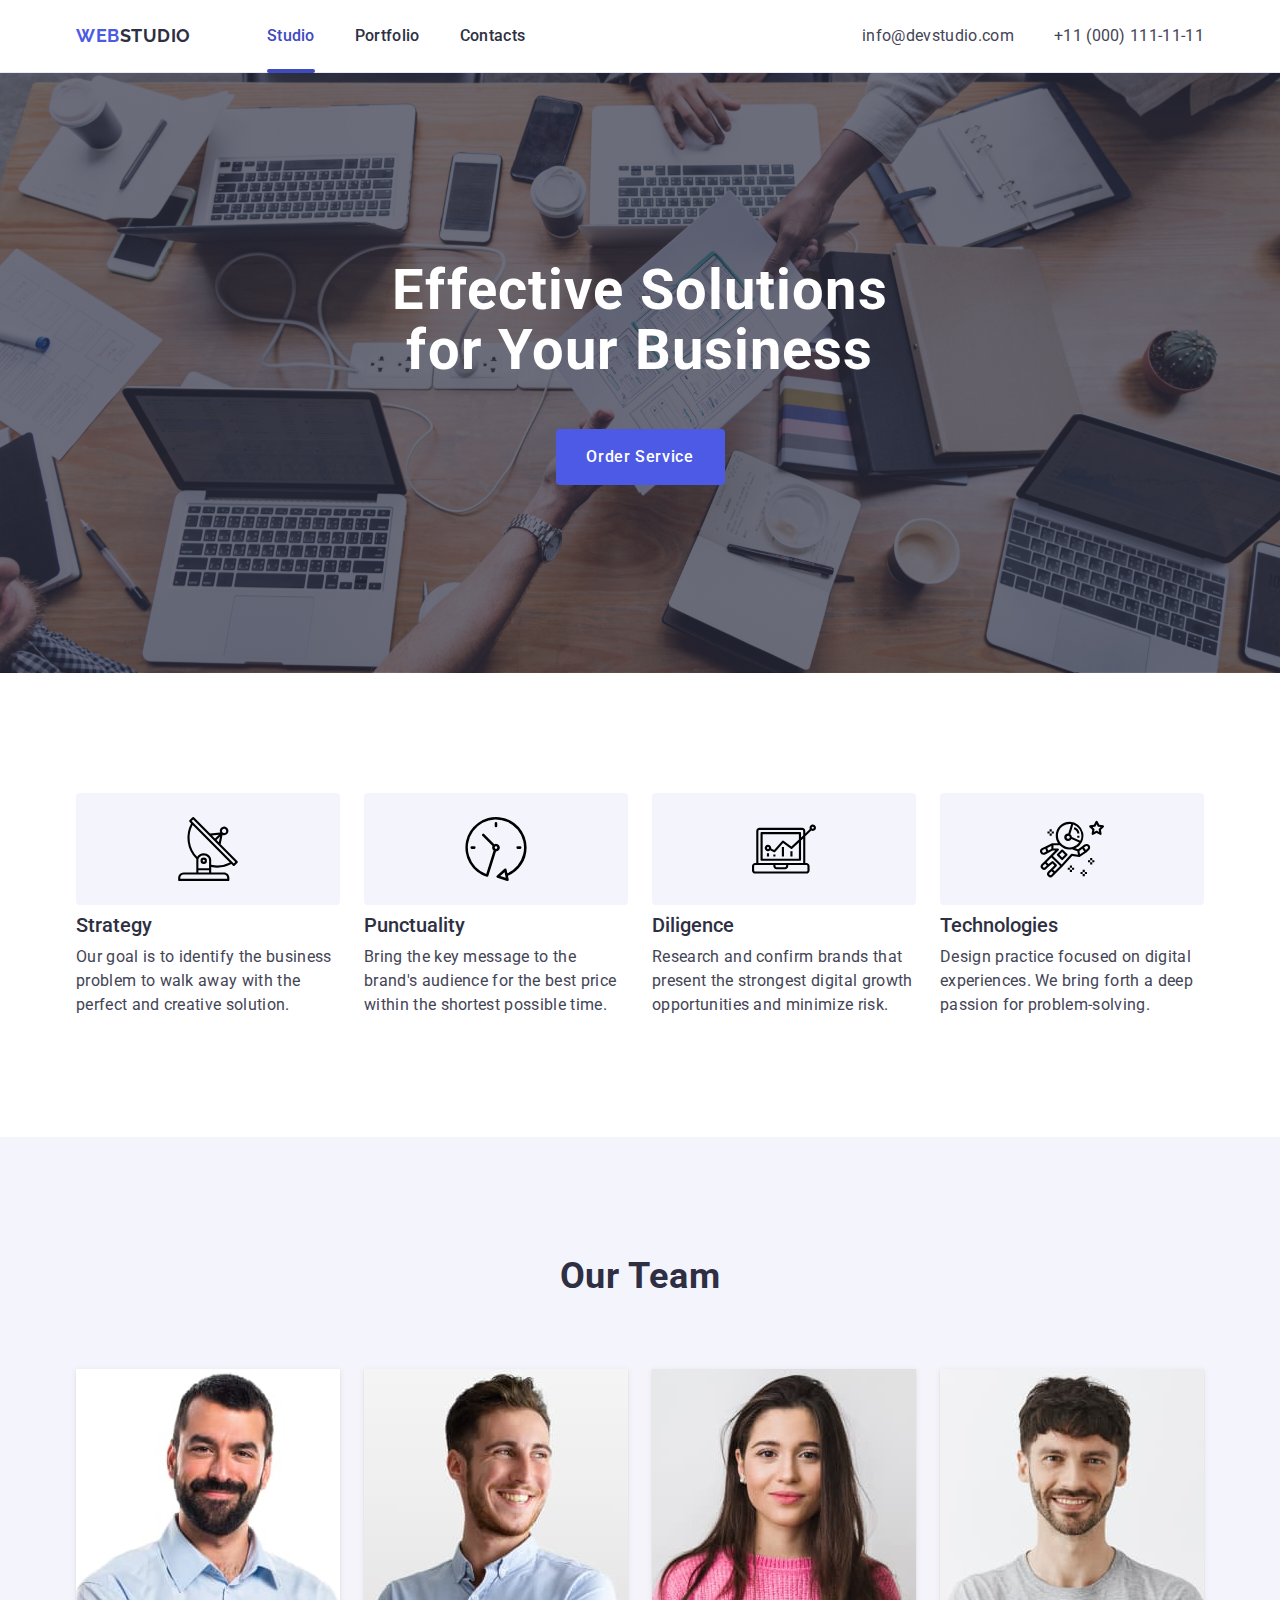
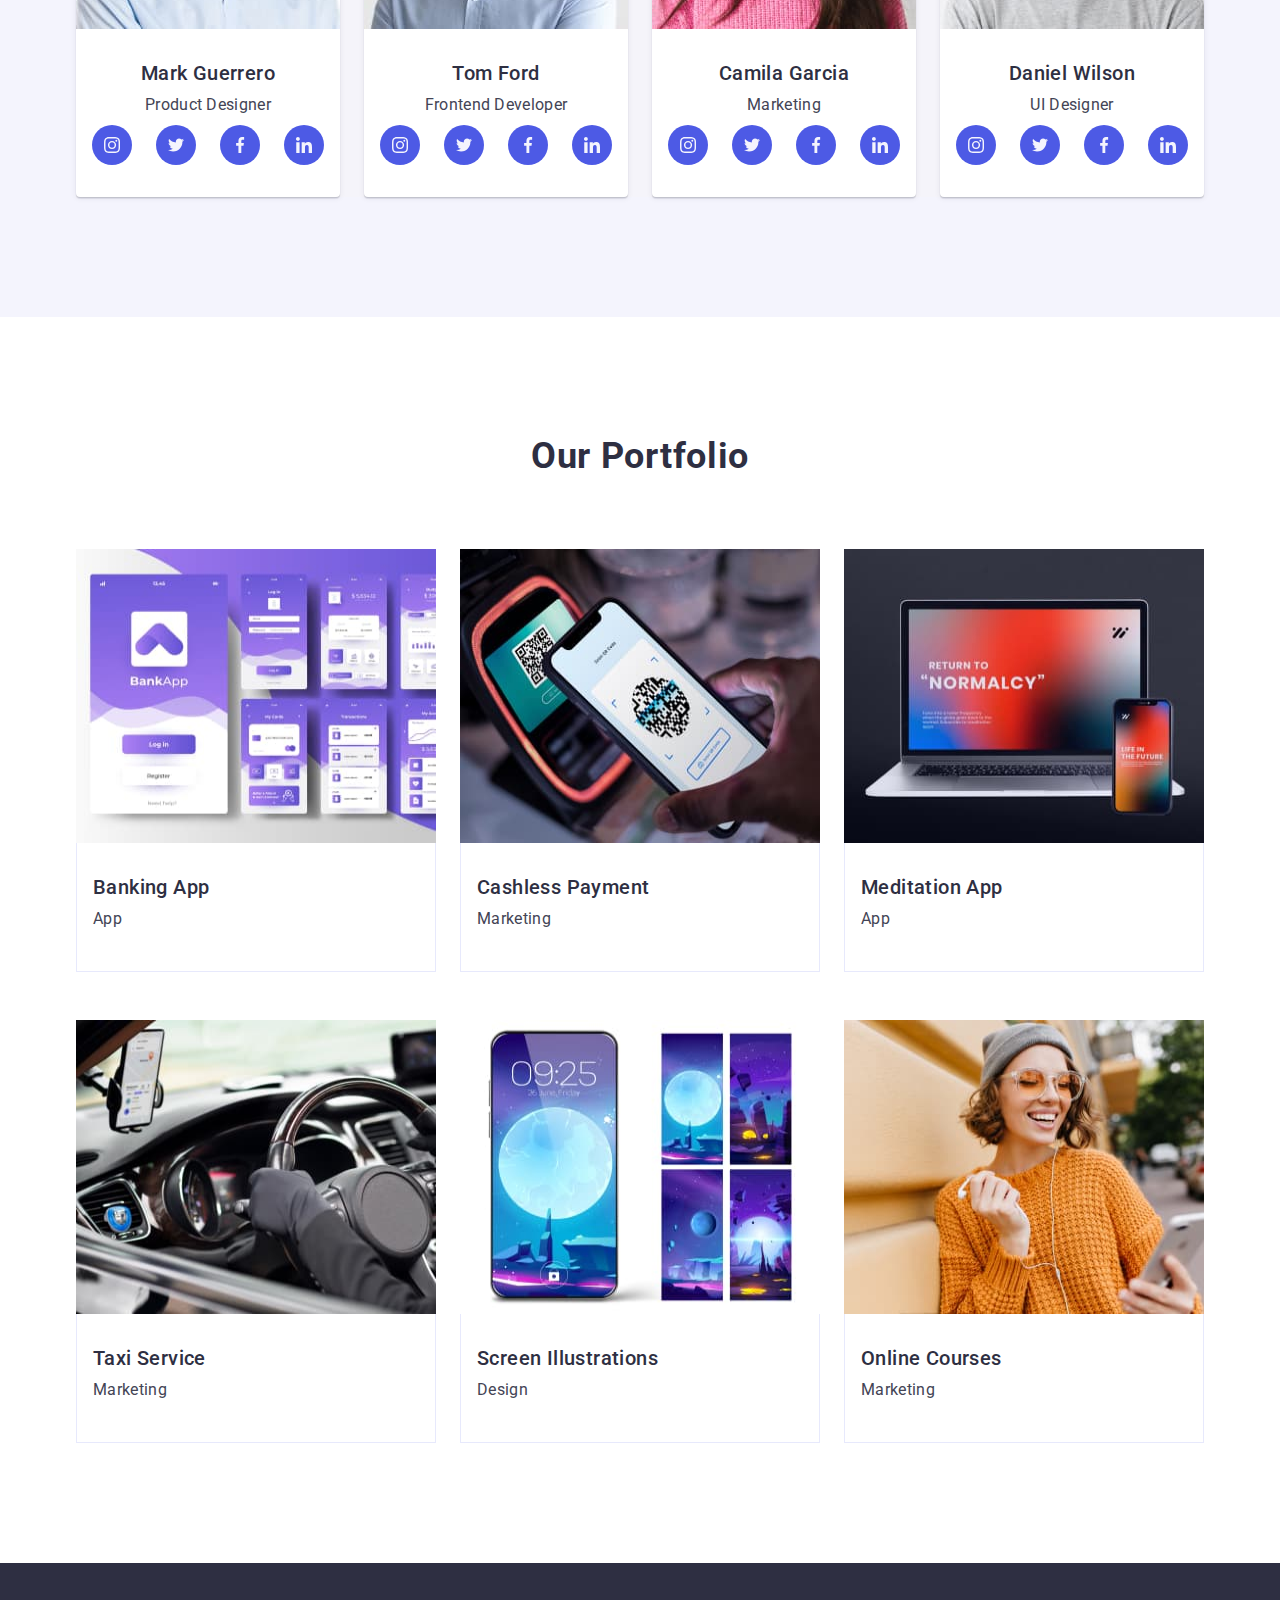
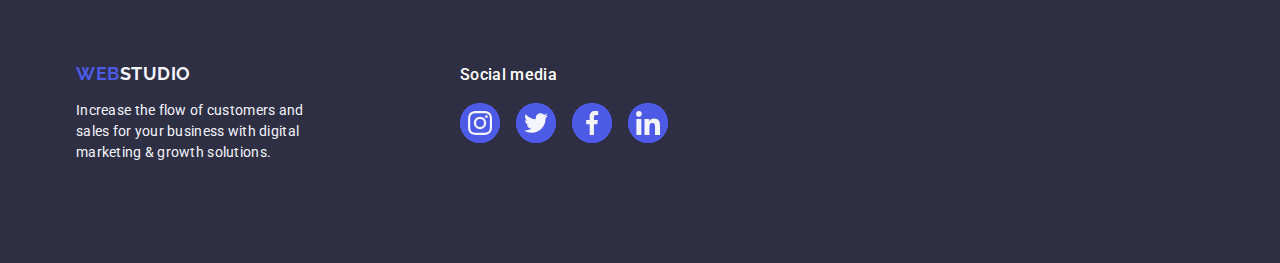
==== commit 156982b5: "add corect :after" ====
--- a/index.html
+++ b/index.html
@@ -25,7 +25,7 @@
           >
           <ul class="main">
             <li>
-              <a class="header-link carent" href="./index.html">Studio</a>
+              <a class="header-link current" href="./index.html">Studio</a>
             </li>
             <li><a class="header-link" href="">Portfolio</a></li>
             <li><a class="header-link" href="">Contacts</a></li>
--- a/css/styles.css
+++ b/css/styles.css
@@ -123,11 +123,12 @@
   transition: color 250ms cubic-bezier(0.4, 0, 0.2, 1);
 }
 
-.header-link .carent {
+.current {
+  color: #404bbf;
   position: relative;
 }
 
-.carent::after {
+.current::after {
   position: absolute;
   box-sizing: border-box;
   border-radius: 2px;
@@ -135,7 +136,6 @@
   width: 100%;
   height: 4px;
   bottom: -1px;
-  color: #404bbf;
   background-color: #404bbf;
   content: "";
 }
@@ -146,15 +146,13 @@
 
 .header-link:hover,
 .contacts-link:hover,
-.footer-link:hover,
-.carent:hover {
+.footer-link:hover {
   color: #404bbf;
 }
 
 .header-link:focus,
 .footer-link:focus,
-.contacts-link:focus,
-.carent:focus {
+.contacts-link:focus {
   color: #404bbf;
 }
 
